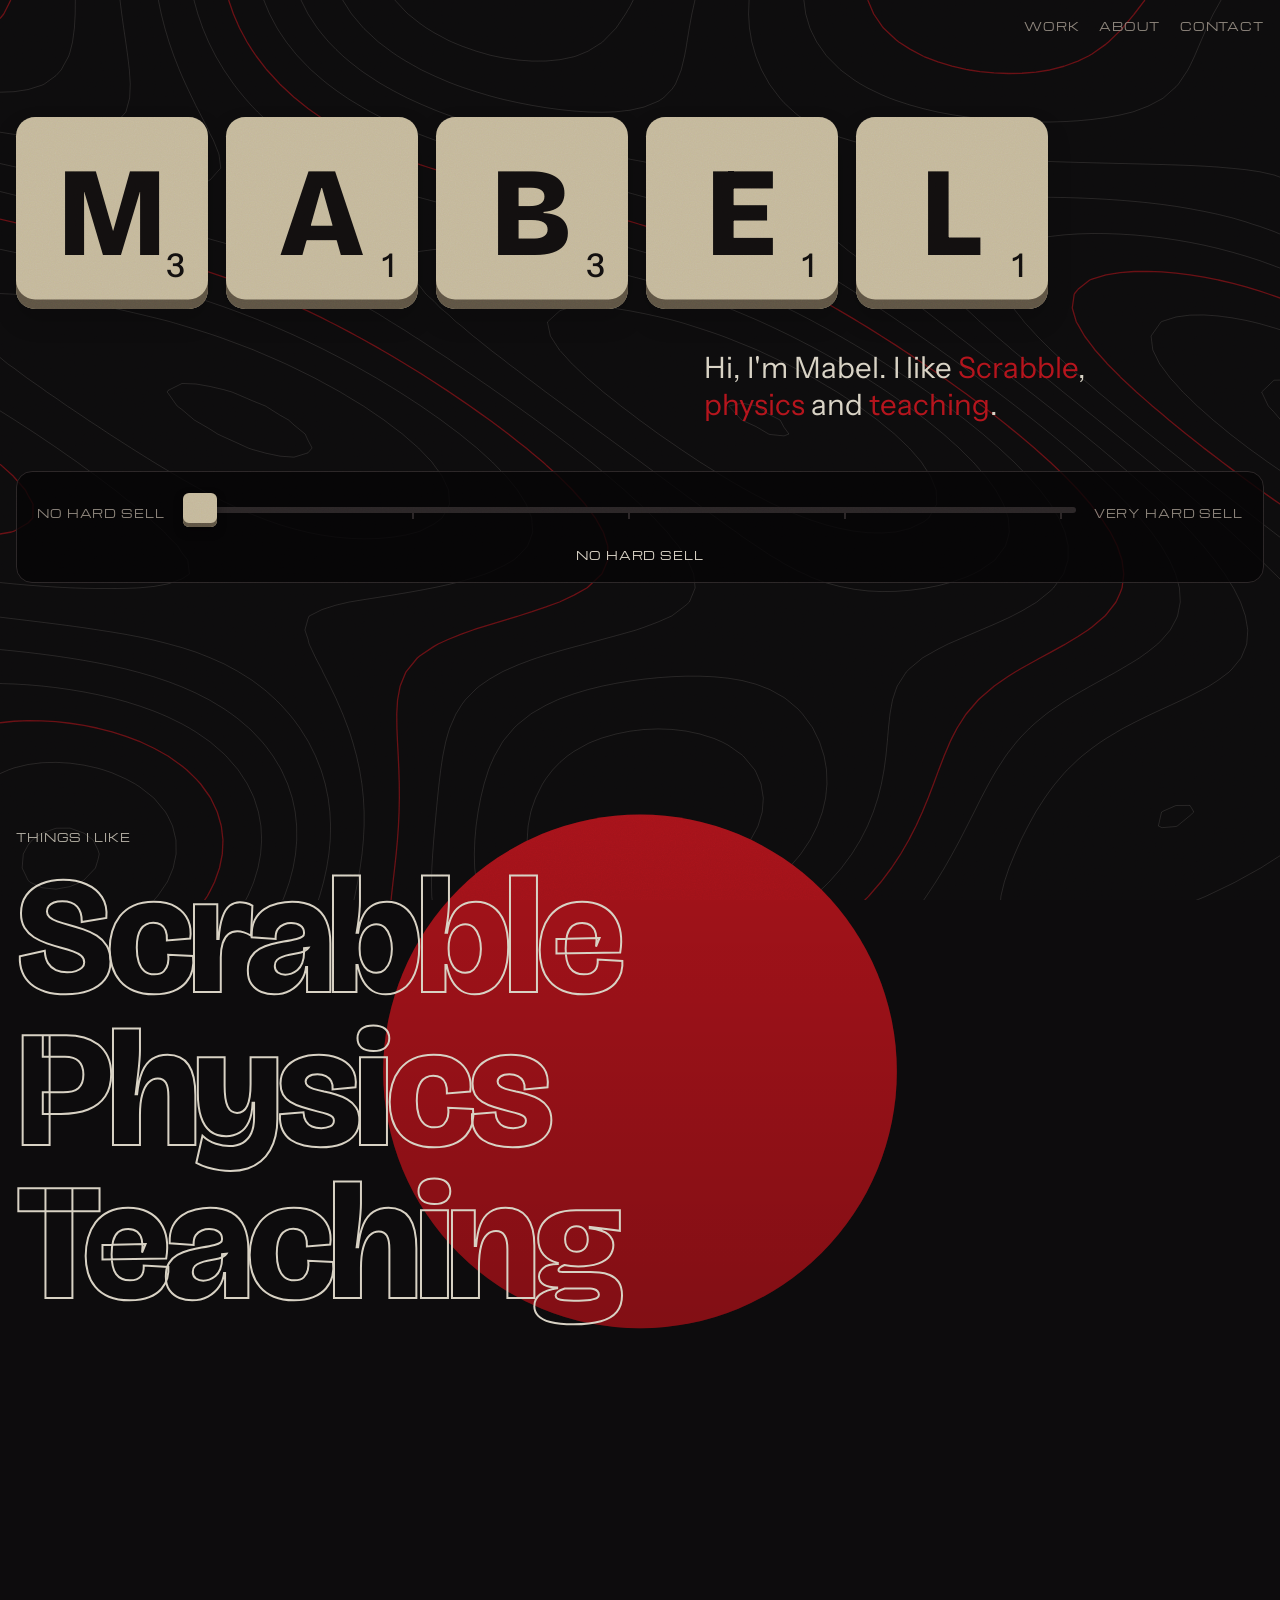
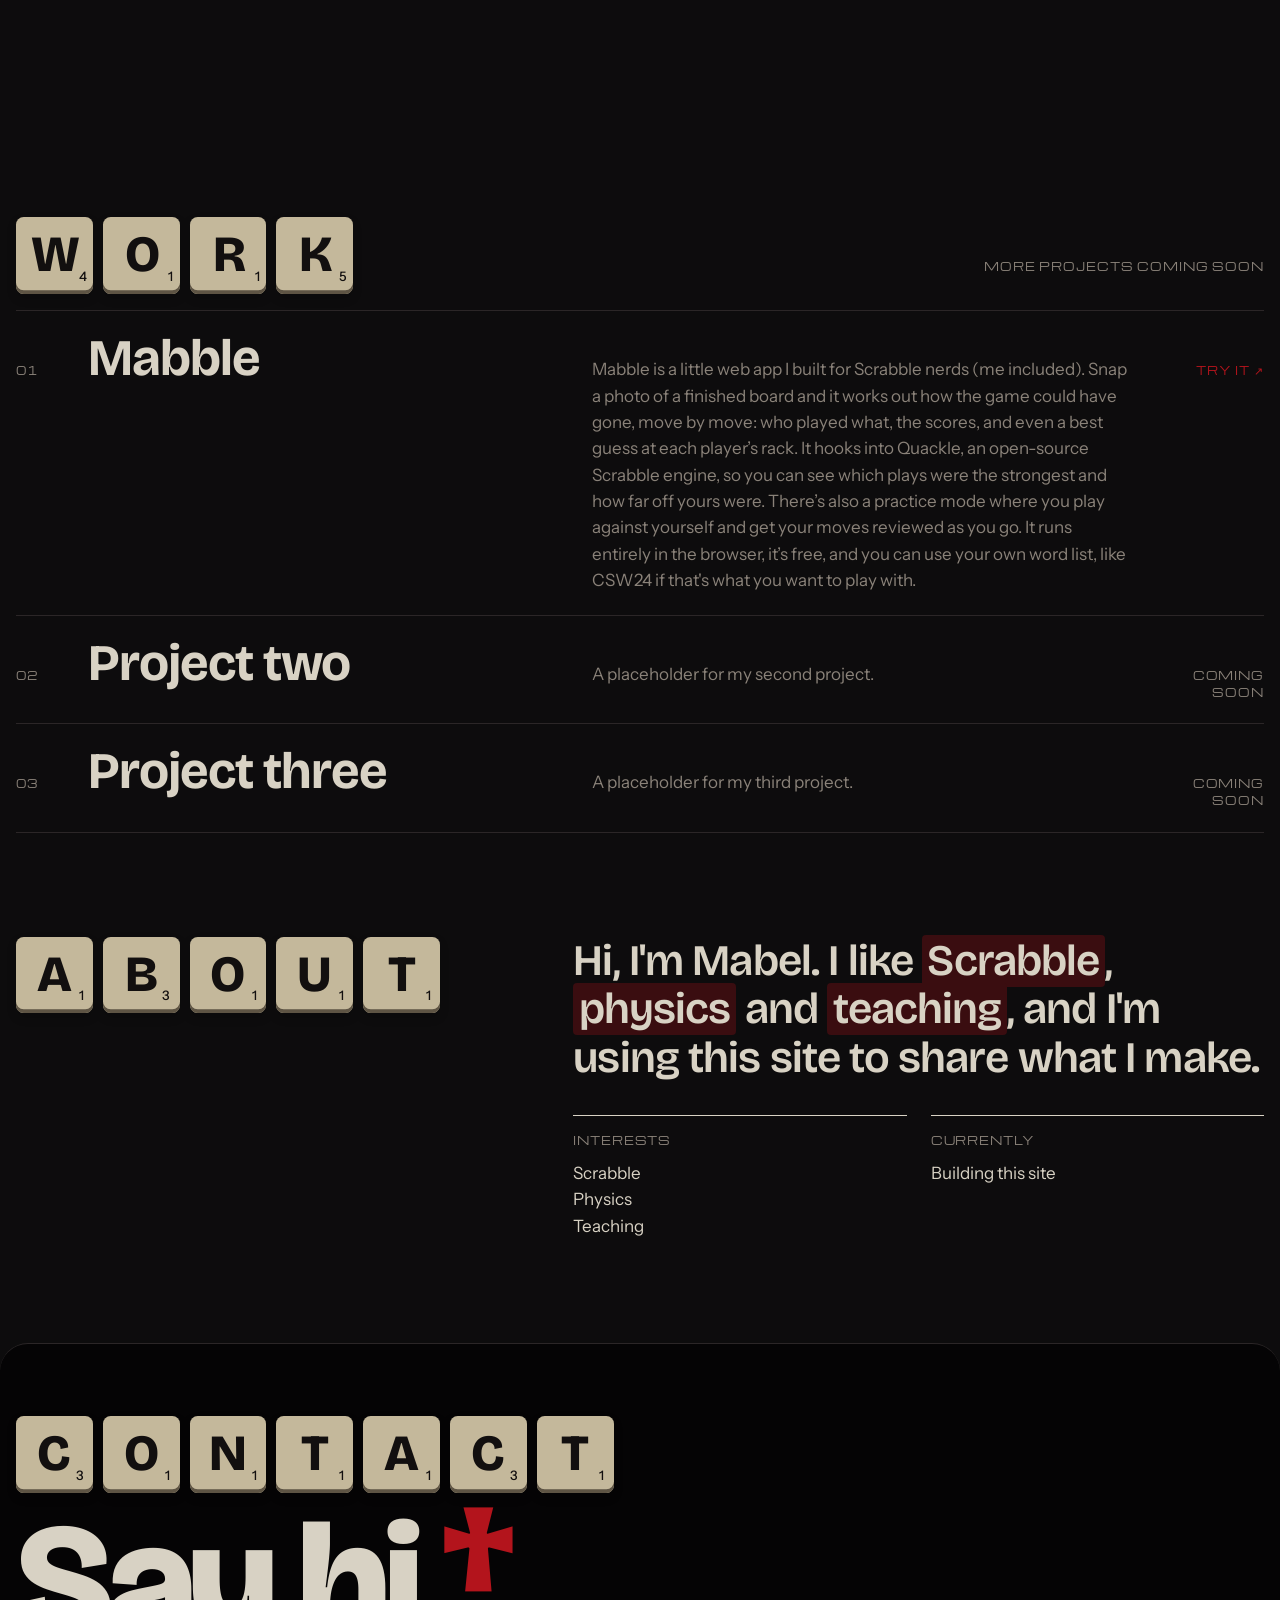
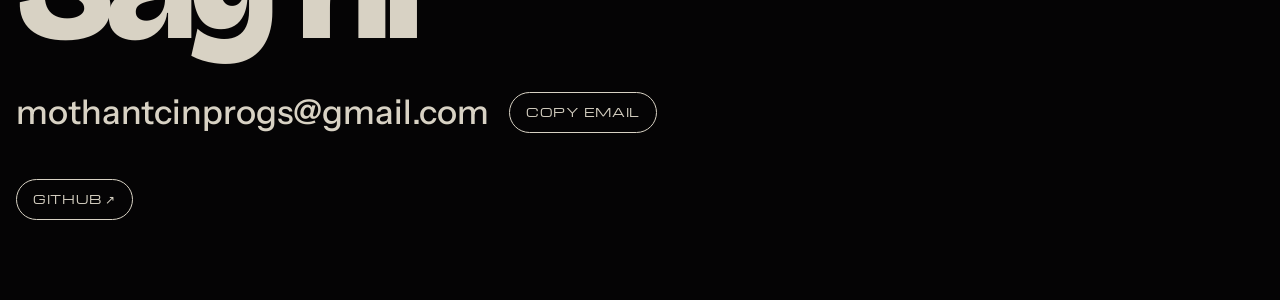
==== index.html @ 780886ad "Add Mabble as the first project Co-Authored-By: Claude Opus 5.5 (1M context) <noreply@anthropic.com>" ====
<!doctype html>
<html lang="en">
<head>
<meta charset="utf-8">
<meta name="viewport" content="width=device-width, initial-scale=1, viewport-fit=cover">
<title>Mabel Portfolio</title>
<meta name="claude:viewport-fit-sides" content="cover">
<meta name="description" content="Mabel's portfolio. I like Scrabble, physics and teaching.">
<link rel="preconnect" href="https://fonts.googleapis.com">
<link rel="preconnect" href="https://fonts.gstatic.com" crossorigin>
<link rel="stylesheet" href="https://fonts.googleapis.com/css2?family=Bricolage+Grotesque:opsz,wght@12..96,500..800&family=Instrument+Sans:wght@400;500&family=Michroma&display=swap">
<link rel="stylesheet" href="style.css">
<script>document.documentElement.classList.add("js");</script>
</head>
<body>

<canvas id="field" aria-hidden="true"></canvas>

<header class="wrap bar">
  <nav class="label" aria-label="Sections">
    <a href="#work">Work</a>
    <a href="#about">About</a>
    <a href="#contact">Contact</a>
  </nav>
</header>

<main>
  <section class="wrap hero">
    <div class="tile-head" data-word="mabel" tabindex="0">
      <h1 class="rack" aria-label="Mabel">
        <span class="tile" aria-hidden="true">M<sub>3</sub></span><span class="tile" aria-hidden="true">A<sub>1</sub></span><span class="tile" aria-hidden="true">B<sub>3</sub></span><span class="tile" aria-hidden="true">E<sub>1</sub></span><span class="tile" aria-hidden="true">L<sub>1</sub></span>
      </h1>
    </div>
    <div class="intro">
      <p id="pitch" aria-live="polite">Hi, I'm Mabel. I like <em>Scrabble</em>, <em>physics</em> and <em>teaching</em>.</p>
    </div>
    <div class="stickers" id="stickers" aria-hidden="true"></div>
    <div class="sell">
      <label class="label" for="sell-level">No hard sell</label>
      <div class="sell-track">
        <input type="range" id="sell-level" min="0" max="4" step="1" value="0" aria-valuetext="No hard sell">
        <div class="sell-ticks" aria-hidden="true"><span></span><span></span><span></span><span></span><span></span></div>
      </div>
      <span class="label sell-max">Very hard sell</span>
      <output class="sell-now label" id="sell-name" for="sell-level">No hard sell</output>
    </div>
  </section>

  <section class="scene" aria-label="Things I like">
    <div class="scene-pin">
      <div class="scene-bg"></div>
      <div class="wrap">
        <span class="label">Things I like</span>
        <ul class="words">
          <li>Scrabble<small>QI = 11 pts</small></li>
          <li>Physics<small>F = ma</small></li>
          <li>Teaching<small>Ask me why</small></li>
        </ul>
      </div>
    </div>
  </section>

  <section class="wrap work" id="work">
    <div class="section-head reveal">
      <div class="tile-head" data-word="work" tabindex="0"><h2 class="tile-word">Work</h2></div>
      <span class="label">More projects coming soon</span>
    </div>
    <ul class="projects reveal">
      <li class="project">
        <div data-mark="M">
          <span class="label">01</span>
          <h3><a href="https://professionalwaterdrinker.github.io/scrabble-recon/" target="_blank" rel="noopener">Mabble</a></h3>
          <p>Mabble is a little web app I built for Scrabble nerds (me included). Snap a photo of a finished board and it works out how the game could have gone, move by move: who played what, the scores, and even a best guess at each player’s rack. It hooks into Quackle, an open-source Scrabble engine, so you can see which plays were the strongest and how far off yours were. There’s also a practice mode where you play against yourself and get your moves reviewed as you go. It runs entirely in the browser, it’s free, and you can use your own word list, like CSW24 if that's what you want to play with.</p>
          <a class="yr label try" href="https://professionalwaterdrinker.github.io/scrabble-recon/" target="_blank" rel="noopener">Try it ↗</a>
        </div>
      </li>
      <li class="project">
        <div data-mark="?">
          <span class="label">02</span>
          <h3>Project two</h3>
          <p>A placeholder for my second project.</p>
          <span class="yr label">Coming soon</span>
        </div>
      </li>
      <li class="project">
        <div data-mark="?">
          <span class="label">03</span>
          <h3>Project three</h3>
          <p>A placeholder for my third project.</p>
          <span class="yr label">Coming soon</span>
        </div>
      </li>
    </ul>
  </section>

  <section class="wrap about" id="about">
    <div class="reveal"><div class="tile-head" data-word="about" tabindex="0"><h2 class="tile-word">About</h2></div></div>
    <div class="reveal">
      <p class="big">Hi, I'm Mabel. I like <mark>Scrabble</mark>, <mark>physics</mark> and <mark>teaching</mark>, and I'm using this site to share what I make.</p>
      <div class="facts">
        <div><span class="label">Interests</span><ul><li>Scrabble</li><li>Physics</li><li>Teaching</li></ul></div>
        <div><span class="label">Currently</span><ul><li>Building this site</li></ul></div>
      </div>
    </div>
  </section>
</main>

<footer class="contact" id="contact">
  <div class="wrap">
    <div class="tile-head" data-word="contact" tabindex="0"><h2 class="tile-word">Contact</h2></div>
    <p class="say">Say hi <span>†</span></p>
    <div class="email-row">
      <span class="email">mothantcinprogs@gmail.com</span>
      <button class="btn" id="copy-email" type="button">Copy email</button>
    </div>
    <div class="links">
      <a class="btn" href="https://github.com/professionalwaterdrinker" target="_blank" rel="noopener">GitHub ↗</a>
      <!-- Add when ready:
      <a class="btn" href="LINKEDIN_URL" target="_blank" rel="noopener">LinkedIn ↗</a>
      <a class="btn" href="INSTAGRAM_URL" target="_blank" rel="noopener">Instagram ↗</a>
      -->
    </div>
  </div>
</footer>

<div class="peek" aria-hidden="true"></div>
<script src="script.js"></script>
</body>
</html>
---- style.css ----
/* Layout: one long poster over a warping grid. Scrabble-tile name, a scroll-driven word scene, a project index, a loud contact block. */
/* Single dark goth look, chosen on purpose: bone text on soot black, oxblood accent, grit on top. */
:root {
  --paper: #0d0c0d;
  --ink: #d8d2c4;
  --blue: #b3141c;
  --blue-soft: #3a0d10;
  --deep: #050405;
  --muted: #8a8279;
  --line: #2b2627;
  --grid: rgba(216, 210, 196, 0.13);
  --tile: #c4b89b;
  --tile-edge: #5e5444;
  --tile-ink: #120f0f;
  --display: "Bricolage Grotesque", "Arial Narrow", Arial, sans-serif;
  --body: "Instrument Sans", system-ui, -apple-system, "Segoe UI", sans-serif;
  --mono: "Eurostile", "Eurostile LT Std", "Eurostile Next", "Michroma", "Arial", sans-serif;
  color-scheme: dark;
}

* { box-sizing: border-box; }
html { overflow-x: clip; }
body {
  margin: 0;
  background: var(--paper);
  color: var(--ink);
  font-family: var(--body);
  font-size: 17px;
  line-height: 1.55;
  overflow-x: hidden;
}
/* Grunge grain over the whole page */
body::after {
  content: ""; position: fixed; inset: 0; z-index: 4; pointer-events: none;
  opacity: .14; mix-blend-mode: overlay;
  background-image: url("data:image/svg+xml,%3Csvg xmlns='http://www.w3.org/2000/svg' width='220' height='220'%3E%3Cfilter id='n'%3E%3CfeTurbulence type='fractalNoise' baseFrequency='.85' numOctaves='3' stitchTiles='stitch'/%3E%3C/filter%3E%3Crect width='100%25' height='100%25' filter='url(%23n)'/%3E%3C/svg%3E");
}
a { color: inherit; }
:focus-visible { outline: 2px solid var(--blue); outline-offset: 3px; }

/* Warping grid behind everything */
#field {
  position: fixed; inset: 0; width: 100%; height: 100%;
  z-index: 0; pointer-events: none;
}
header, main, footer { position: relative; z-index: 1; }

.wrap {
  padding-left: max(16px, env(safe-area-inset-left, 0px));
  padding-right: max(16px, env(safe-area-inset-right, 0px));
  max-width: 1400px;
  margin: 0 auto;
}
.label {
  font-family: var(--mono);
  font-size: 11px;
  letter-spacing: 0.08em;
  text-transform: uppercase;
  color: var(--muted);
}

/* Top bar */
.bar {
  display: flex; justify-content: flex-end; align-items: center; gap: 16px;
  padding-block: 18px; flex-wrap: wrap;
}
.bar nav { display: flex; gap: 20px; flex-wrap: wrap; }
.bar nav a { text-decoration: none; }
.bar nav a:hover { color: var(--blue); }

/* Hero: the name as Scrabble tiles */
.hero { padding-block: 5vw 3vw; position: relative; }
.rack {
  display: flex; gap: clamp(6px, 1.4vw, 20px);
  margin: 0; padding: 0;
  will-change: transform;
}
.tile {
  --size: clamp(58px, 15vw, 210px);
  position: relative;
  width: var(--size); height: var(--size);
  flex: none;
  display: grid; place-items: center;
  background: var(--tile);
  color: var(--tile-ink);
  border-radius: calc(var(--size) * 0.1);
  box-shadow: inset 0 calc(var(--size) * -0.05) 0 var(--tile-edge), 0 calc(var(--size) * 0.06) calc(var(--size) * 0.12) rgba(0,0,0,.18);
  font-family: var(--display); font-weight: 800;
  font-size: calc(var(--size) * 0.66); line-height: 1;
  cursor: grab; touch-action: none; user-select: none;
  animation: drop 0.9s cubic-bezier(.3,1.5,.5,1) backwards;
}
.tile sub {
  position: absolute; right: 12%; bottom: 14%;
  font-family: var(--body); font-weight: 500;
  font-size: calc(var(--size) * 0.17); line-height: 1;
}
.tile.dragging { cursor: grabbing; z-index: 3; }
.tile:nth-child(2) { animation-delay: .07s; }
.tile:nth-child(3) { animation-delay: .14s; }
.tile:nth-child(4) { animation-delay: .21s; }
.tile:nth-child(5) { animation-delay: .28s; }
@keyframes drop { from { transform: translateY(-40%) rotate(-10deg); } to { transform: none; } }


.intro {
  position: relative; z-index: 3;
  display: flex;
  justify-content: flex-end;
  margin-top: 40px;
}
.intro p { margin: 0; max-width: 560px; font-size: clamp(20px, 2.3vw, 30px); line-height: 1.25; text-wrap: balance; }
.intro p em { font-style: normal; color: var(--blue); }
.status { display: flex; align-items: center; gap: 10px; }
.dot { width: 9px; height: 9px; border-radius: 50%; background: var(--blue); animation: pulse 2s infinite; }
@keyframes pulse { 50% { opacity: .25; } }

/* Scroll scene: three interests take over the screen one at a time */
.scene { height: 300vh; position: relative; }
.scene-pin {
  position: sticky; top: 0;
  height: 100vh; height: 100svh;
  display: flex; flex-direction: column; justify-content: center;
  overflow: hidden;
}
.scene-bg {
  position: absolute; inset: 0;
  background: var(--blue);
  clip-path: circle(var(--r, 0%) at 50% 50%);
}
.scene .wrap { position: relative; width: 100%; }
.scene .label { color: var(--ink); opacity: .8; }
.words { list-style: none; margin: 12px 0 0; padding: 0; }
.words li {
  font-family: var(--display); font-weight: 800;
  font-size: clamp(54px, 13vw, 200px); line-height: 0.92; letter-spacing: -0.045em;
  color: transparent;
  -webkit-text-stroke: 2px var(--ink);
  transition: color .35s ease, transform .5s cubic-bezier(.3,1.6,.5,1);
  transform-origin: left center;
}
.words li.on { color: var(--ink); transform: translateX(3vw) skewX(-6deg); }
.words li small {
  font-family: var(--mono); font-weight: 400; font-size: 13px; letter-spacing: .02em;
  -webkit-text-stroke: 0; color: var(--ink); vertical-align: top; margin-left: 8px;
  opacity: 0; transition: opacity .3s;
}
.words li.on small { opacity: .85; }

/* Scroll reveal. Content is visible without JS; with JS it slides up into place. */
.js .reveal { transform: translateY(70px) rotate(1.5deg); transition: transform 0.9s cubic-bezier(.2,.9,.2,1); }
.js .reveal.in { transform: none; }

/* Work */
.section-head {
  display: flex; justify-content: space-between; align-items: baseline; gap: 16px;
  flex-wrap: wrap; margin-bottom: 8px;
}
.section-head h2 {
  font-family: var(--display); font-weight: 800; letter-spacing: -0.03em;
  font-size: clamp(44px, 8vw, 110px); line-height: 0.9; margin: 0;
}
.work { padding-block: 96px 40px; }
.projects { list-style: none; margin: 0; padding: 0; border-top: 1px solid var(--line); }
.project > div {
  display: grid;
  grid-template-columns: 56px minmax(0, 1fr) minmax(0, 1.1fr) 120px;
  gap: 16px; align-items: baseline;
  padding-block: 22px;
  border-bottom: 1px solid var(--line);
  transition: padding 0.3s ease, color 0.2s;
}
.project h3 {
  font-family: var(--display); font-weight: 700;
  font-size: clamp(28px, 4vw, 52px); line-height: 1; letter-spacing: -0.02em; margin: 0;
}
.project p { margin: 0; color: var(--muted); }
.project .yr { text-align: right; }
.project h3 a { text-decoration: none; }
.project h3 a:hover { text-decoration: underline; text-decoration-thickness: 2px; text-underline-offset: 6px; }
.project .try { color: var(--blue); text-decoration: none; justify-self: end; }
.project .try:hover { color: var(--ink); }
.project > div:hover { padding-left: 18px; color: var(--blue); }

.peek {
  position: fixed; left: 0; top: 0; z-index: 5;
  width: 220px; aspect-ratio: 1; max-width: 50vw;
  border-radius: 18px;
  pointer-events: none;
  opacity: 0; transform: translate(-50%, -50%) scale(0.6) rotate(-6deg);
  transition: opacity 0.2s, transform 0.35s cubic-bezier(.3,1.6,.5,1);
  display: grid; place-items: center;
  font-family: var(--display); font-weight: 800; font-size: 120px;
  background: var(--tile); color: var(--tile-ink);
  box-shadow: inset 0 -10px 0 var(--tile-edge), 0 20px 40px rgba(0,0,0,.25);
}
.peek.on { opacity: 1; transform: translate(-50%, -50%) scale(1) rotate(-4deg); }

/* About */
.about {
  display: grid; grid-template-columns: minmax(0, 1fr) minmax(0, 1.4fr);
  gap: 32px 64px; padding-block: 64px;
}
.about .big {
  font-family: var(--display); font-weight: 600;
  font-size: clamp(26px, 3.4vw, 44px); line-height: 1.12; letter-spacing: -0.02em;
  margin: 0; text-wrap: balance;
}
.about .big mark { background: var(--blue-soft); color: inherit; padding: 0 .12em; border-radius: 4px; }
.facts { display: grid; grid-template-columns: repeat(auto-fit, minmax(180px, 1fr)); gap: 24px; margin-top: 32px; }
.facts div { border-top: 1px solid var(--ink); padding-top: 10px; }
.facts ul { list-style: none; padding: 0; margin: 8px 0 0; }

/* Contact */
.contact {
  background: var(--deep); color: var(--ink);
  border-top: 1px solid var(--line);
  padding-block: 72px 80px; margin-top: 40px;
  border-radius: 28px 28px 0 0;
}
.contact .label { color: inherit; opacity: .6; }
.say {
  font-family: var(--display); font-weight: 800;
  font-size: clamp(56px, 13vw, 210px); line-height: 0.85; letter-spacing: -0.045em;
  margin: 12px 0 32px;
}
.say span { color: var(--blue); display: inline-block; animation: wave 2.4s ease-in-out infinite; transform-origin: 70% 80%; }
@keyframes wave { 0%, 60%, 100% { transform: rotate(0); } 10%, 30% { transform: rotate(14deg); } 20%, 40% { transform: rotate(-8deg); } }
.email-row { display: flex; flex-wrap: wrap; gap: 12px 20px; align-items: center; }
.email { font-size: clamp(20px, 3vw, 34px); font-weight: 500; user-select: all; overflow-wrap: anywhere; }
.btn {
  font: inherit; font-family: var(--mono); font-size: 12px; letter-spacing: .06em; text-transform: uppercase;
  border: 1px solid currentColor; background: none; color: inherit; text-decoration: none;
  padding: 10px 16px; border-radius: 999px; cursor: pointer;
  transition: background .2s, color .2s;
}
.btn:hover { background: var(--ink); color: var(--paper); }
.links { display: flex; flex-wrap: wrap; gap: 12px; margin-top: 40px; }

/* Section headers as small tile racks, with an anagram card on hover */
.tile-head { position: relative; display: inline-block; outline-offset: 8px; cursor: help; }
.tile-word { display: flex; flex-wrap: wrap; gap: clamp(4px, 0.8vw, 10px); margin: 0; }
.tile-word .tile { --size: clamp(40px, 6vw, 92px); cursor: help; }
.section-head .tile-head { margin-bottom: 8px; }
.contact .tile-head { margin-bottom: 8px; }
.anagrams {
  position: absolute; left: 0; top: calc(100% + 12px); z-index: 6;
  width: max-content; max-width: min(340px, calc(100vw - 32px));
  background: var(--deep); color: var(--ink);
  border: 1px solid var(--line); border-radius: 12px;
  padding: 14px 16px;
  box-shadow: 0 18px 40px rgba(0,0,0,.5);
  opacity: 0; visibility: hidden; transform: translateY(-6px) rotate(-1deg);
  transition: opacity .2s, transform .3s cubic-bezier(.3,1.6,.5,1), visibility .2s;
  cursor: default;
}
.tile-head:hover .anagrams, .tile-head:focus-within .anagrams { opacity: 1; visibility: visible; transform: none; }
.anagrams .label { display: block; margin-bottom: 8px; }
.anagrams ol { list-style: none; margin: 0; padding: 0; display: grid; gap: 4px; }
.anagrams li { display: flex; justify-content: space-between; align-items: baseline; gap: 24px; }
.anagrams li b { font-family: var(--display); font-weight: 700; font-size: 22px; letter-spacing: .04em; }
.anagrams li.full b { color: var(--blue); }
.anagrams li span { font-family: var(--mono); font-size: 12px; color: var(--muted); font-variant-numeric: tabular-nums; }
.anagrams p { margin: 10px 0 0; font-size: 13px; color: var(--muted); }

/* Hard-sell slider (idea borrowed from getcoleman.com) */
.sell {
  display: grid; grid-template-columns: auto minmax(0, 1fr) auto;
  align-items: center; gap: 10px 18px;
  margin-top: 48px; padding: 18px 20px;
  border: 1px solid var(--line); border-radius: 16px;
  background: color-mix(in srgb, var(--deep) 80%, transparent);
  position: relative; z-index: 3;
}
.sell-now { grid-column: 1 / -1; text-align: center; color: var(--ink); }
.sell-track { position: relative; }
.sell-ticks { position: absolute; inset: 50% 14px auto; display: flex; justify-content: space-between; pointer-events: none; transform: translateY(-50%); }
.sell-ticks span { width: 2px; height: 12px; background: var(--line); }
#sell-level {
  -webkit-appearance: none; appearance: none; width: 100%; height: 40px; background: transparent; cursor: pointer; margin: 0;
  position: relative; z-index: 1;
}
#sell-level::-webkit-slider-runnable-track {
  height: 6px; border-radius: 3px;
  background: linear-gradient(90deg, var(--blue) var(--fill, 0%), var(--line) var(--fill, 0%));
}
#sell-level::-moz-range-track { height: 6px; border-radius: 3px; background: var(--line); }
#sell-level::-moz-range-progress { height: 6px; border-radius: 3px; background: var(--blue); }
#sell-level::-webkit-slider-thumb {
  -webkit-appearance: none; width: 34px; height: 34px; margin-top: -14px;
  border-radius: 6px; background: var(--tile); border: none;
  box-shadow: inset 0 -4px 0 var(--tile-edge), 0 4px 10px rgba(0,0,0,.4);
}
#sell-level::-moz-range-thumb {
  width: 34px; height: 34px; border-radius: 6px; background: var(--tile); border: none;
  box-shadow: inset 0 -4px 0 var(--tile-edge), 0 4px 10px rgba(0,0,0,.4);
}
#sell-level:focus-visible { outline: 2px solid var(--blue); outline-offset: 4px; border-radius: 8px; }

.stickers { position: absolute; inset: 0; pointer-events: none; z-index: 2; }
.sticker {
  position: absolute; display: grid; place-items: center; text-align: center;
  font-family: var(--display); font-weight: 800; line-height: 1; letter-spacing: -0.01em;
  padding: 14px 18px; max-width: 220px;
  background: var(--blue); color: var(--ink);
  border-radius: 999px;
  box-shadow: 0 10px 24px rgba(0,0,0,.45);
  transform: rotate(var(--rot, -8deg));
  animation: stick .55s cubic-bezier(.3,1.7,.5,1) backwards;
}
.sticker.tile-style { background: var(--tile); color: var(--tile-ink); border-radius: 10px; box-shadow: inset 0 -5px 0 var(--tile-edge), 0 10px 24px rgba(0,0,0,.45); }
.sticker.burst {
  width: 150px; height: 150px; padding: 26px; border-radius: 0;
  clip-path: polygon(50% 0, 61% 18%, 82% 8%, 80% 30%, 100% 36%, 86% 52%, 100% 68%, 79% 72%, 82% 94%, 61% 84%, 50% 100%, 39% 84%, 18% 94%, 21% 72%, 0 68%, 14% 52%, 0 36%, 20% 30%, 18% 8%, 39% 18%);
  box-shadow: none; animation: stick .55s cubic-bezier(.3,1.7,.5,1) backwards, throb 1s ease-in-out infinite .6s;
}
@keyframes stick { from { transform: scale(0) rotate(40deg); } }
@keyframes throb { 50% { transform: rotate(var(--rot, -8deg)) scale(1.08); } }
.hero.max .tile-head { animation: shake .35s linear infinite; }
@keyframes shake { 25% { transform: translate(2px, -2px) rotate(.4deg); } 50% { transform: translate(-2px, 1px); } 75% { transform: translate(1px, 2px) rotate(-.4deg); } }

@media (max-width: 720px) {
  .sell { grid-template-columns: 1fr 1fr; }
  .sell-track { grid-column: 1 / -1; grid-row: 2; }
  .sell-max { text-align: right; }
  .sticker { font-size: 14px !important; max-width: 150px; }
  .sticker.burst { width: 110px; height: 110px; padding: 18px; }
}

/* Darken the red band toward the bottom */
.scene-bg { background-image: linear-gradient(transparent, rgba(0,0,0,.35)); background-color: var(--blue); }

@media (max-width: 720px) {
  .about { grid-template-columns: 1fr; }
  .project > div { grid-template-columns: 36px minmax(0, 1fr) 90px; }
  .project p { grid-column: 2 / 4; grid-row: 2; }
  .peek { display: none; }
  .words li { -webkit-text-stroke-width: 1.5px; }
}

@media (prefers-reduced-motion: reduce) {
  *, *::before, *::after { animation: none !important; transition: none !important; }
  .js .reveal { transform: none; }
}
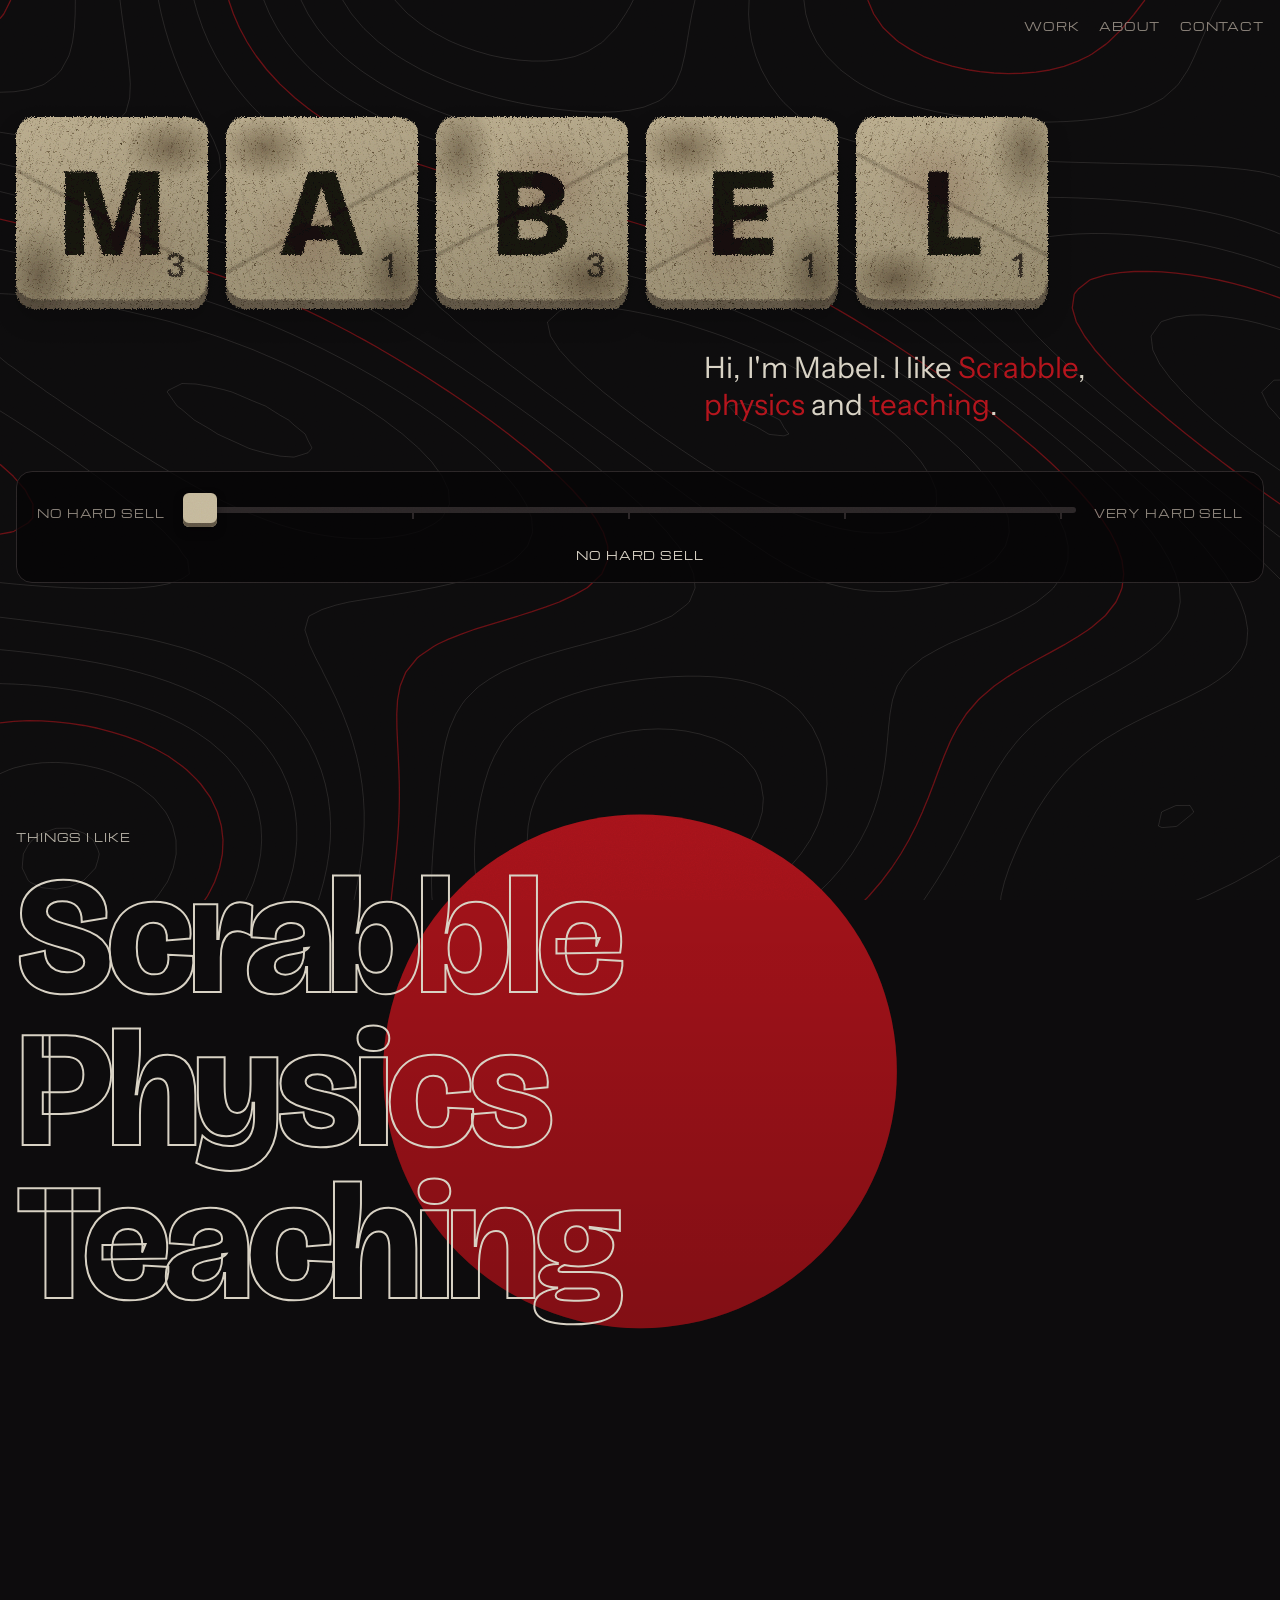
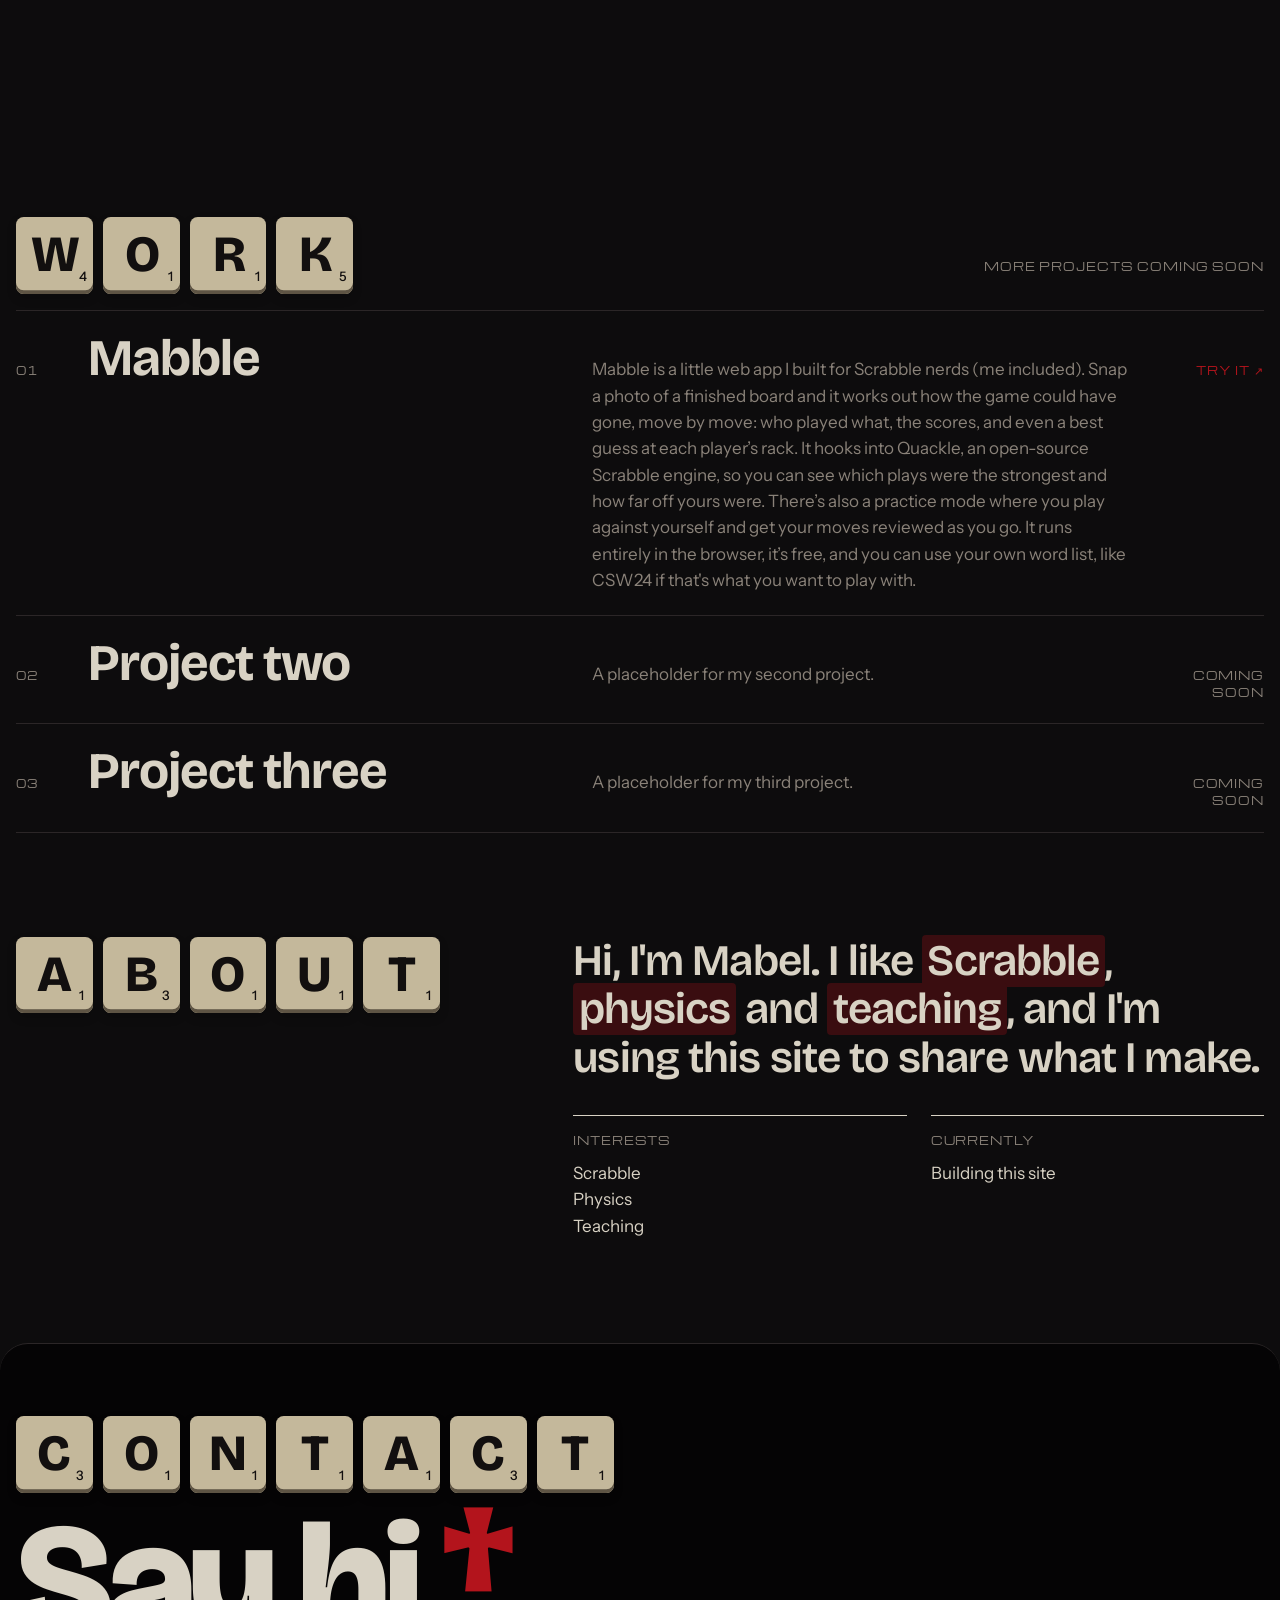
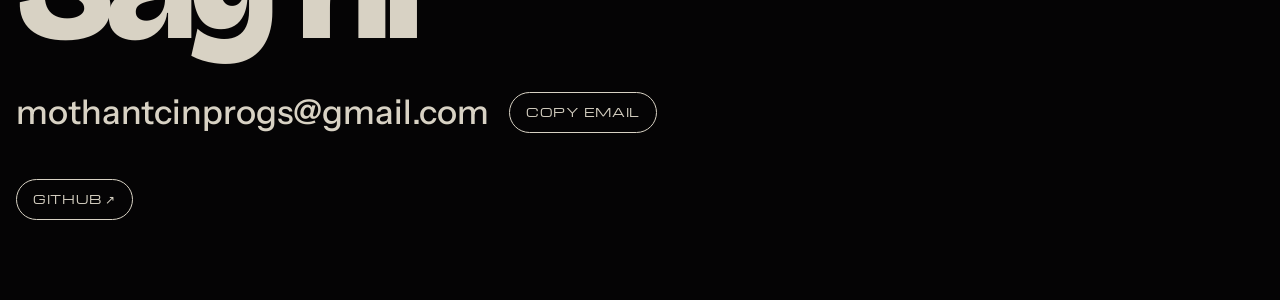
==== commit 22ac1974: "Make the hero tiles grungier Co-Authored-By: Claude Opus 5.5 (1M context) <noreply@anthropic.com> Cl" ====
--- a/index.html
+++ b/index.html
@@ -15,6 +15,12 @@
 <body>
 
 <canvas id="field" aria-hidden="true"></canvas>
+<svg class="defs" width="0" height="0" aria-hidden="true" focusable="false">
+  <filter id="grit" x="-5%" y="-5%" width="110%" height="110%">
+    <feTurbulence type="fractalNoise" baseFrequency="0.85" numOctaves="2" seed="7" result="n"/>
+    <feDisplacementMap in="SourceGraphic" in2="n" scale="5" xChannelSelector="R" yChannelSelector="G"/>
+  </filter>
+</svg>
 
 <header class="wrap bar">
   <nav class="label" aria-label="Sections">
--- a/style.css
+++ b/style.css
@@ -184,17 +184,17 @@
 
 .peek {
   position: fixed; left: 0; top: 0; z-index: 5;
-  width: 220px; aspect-ratio: 1; max-width: 50vw;
-  border-radius: 18px;
+  width: 26px; aspect-ratio: 1;
+  border-radius: 4px;
   pointer-events: none;
-  opacity: 0; transform: translate(-50%, -50%) scale(0.6) rotate(-6deg);
-  transition: opacity 0.2s, transform 0.35s cubic-bezier(.3,1.6,.5,1);
+  opacity: 0; transform: translate(10px, 10px) scale(0.6) rotate(-6deg);
+  transition: opacity 0.2s, transform 0.3s cubic-bezier(.3,1.6,.5,1);
   display: grid; place-items: center;
-  font-family: var(--display); font-weight: 800; font-size: 120px;
+  font-family: var(--display); font-weight: 800; font-size: 16px; line-height: 1;
   background: var(--tile); color: var(--tile-ink);
-  box-shadow: inset 0 -10px 0 var(--tile-edge), 0 20px 40px rgba(0,0,0,.25);
-}
-.peek.on { opacity: 1; transform: translate(-50%, -50%) scale(1) rotate(-4deg); }
+  box-shadow: inset 0 -2px 0 var(--tile-edge), 0 3px 8px rgba(0,0,0,.35);
+}
+.peek.on { opacity: 1; transform: translate(10px, 10px) scale(1) rotate(-4deg); }
 
 /* About */
 .about {
@@ -236,6 +236,32 @@
 }
 .btn:hover { background: var(--ink); color: var(--paper); }
 .links { display: flex; flex-wrap: wrap; gap: 12px; margin-top: 40px; }
+
+/* Grungy hero tiles: dirtier wood, stains, scratches, grit and chipped edges */
+.defs { position: absolute; width: 0; height: 0; overflow: hidden; }
+.rack .tile {
+  background-color: #b5a684;
+  background-image: linear-gradient(165deg, rgba(255,255,255,.07), rgba(0,0,0,.22));
+  color: #17130f;
+  border-radius: 9% 12% 8% 11% / 11% 8% 12% 9%;
+  filter: url(#grit);
+  overflow: hidden;
+}
+.rack .tile::before {
+  content: ""; position: absolute; inset: 0; border-radius: inherit; pointer-events: none;
+  background-image:
+    url("data:image/svg+xml,%3Csvg xmlns='http://www.w3.org/2000/svg' width='160' height='160'%3E%3Cfilter id='s'%3E%3CfeTurbulence type='fractalNoise' baseFrequency='1.1' numOctaves='2' seed='4'/%3E%3CfeColorMatrix values='0 0 0 0 0.12 0 0 0 0 0.08 0 0 0 0 0.04 3.2 0 0 0 -1.95'/%3E%3C/filter%3E%3Crect width='100%25' height='100%25' filter='url(%23s)'/%3E%3C/svg%3E"),
+    radial-gradient(ellipse 34% 24% at 80% 16%, rgba(55,35,15,.42), transparent 72%),
+    radial-gradient(ellipse 26% 38% at 12% 82%, rgba(40,25,10,.38), transparent 72%),
+    radial-gradient(circle at 58% 64%, rgba(110,30,25,.16), transparent 34%),
+    repeating-linear-gradient(112deg, transparent 0 11px, rgba(35,22,10,.09) 11px 12px),
+    linear-gradient(28deg, transparent 46%, rgba(30,20,10,.25) 47%, transparent 48.5%);
+  mix-blend-mode: multiply;
+}
+.rack .tile:nth-child(2n)::before { transform: scaleX(-1); }
+.rack .tile:nth-child(3n)::before { transform: scaleY(-1); }
+.rack .tile:nth-child(5)::before { transform: rotate(180deg); }
+.rack .tile sub { opacity: .8; }
 
 /* Section headers as small tile racks, with an anagram card on hover */
 .tile-head { position: relative; display: inline-block; outline-offset: 8px; cursor: help; }
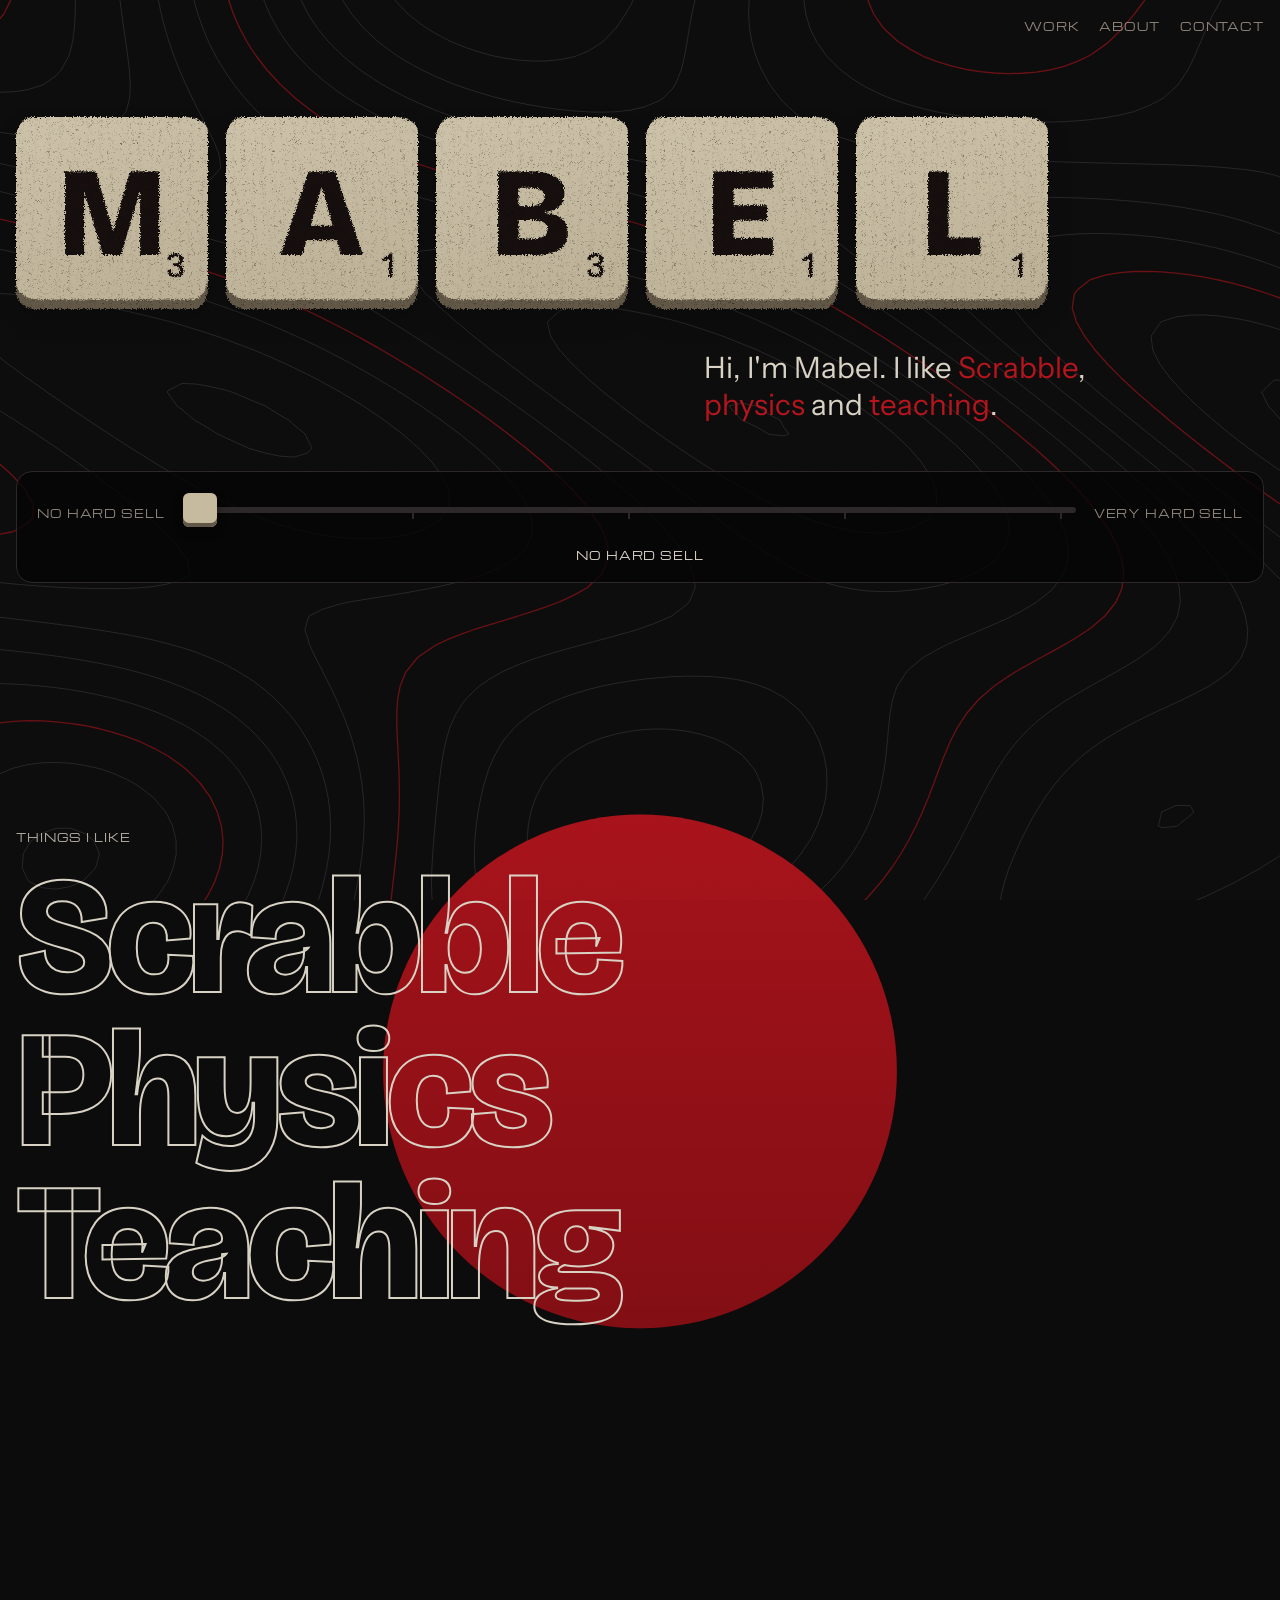
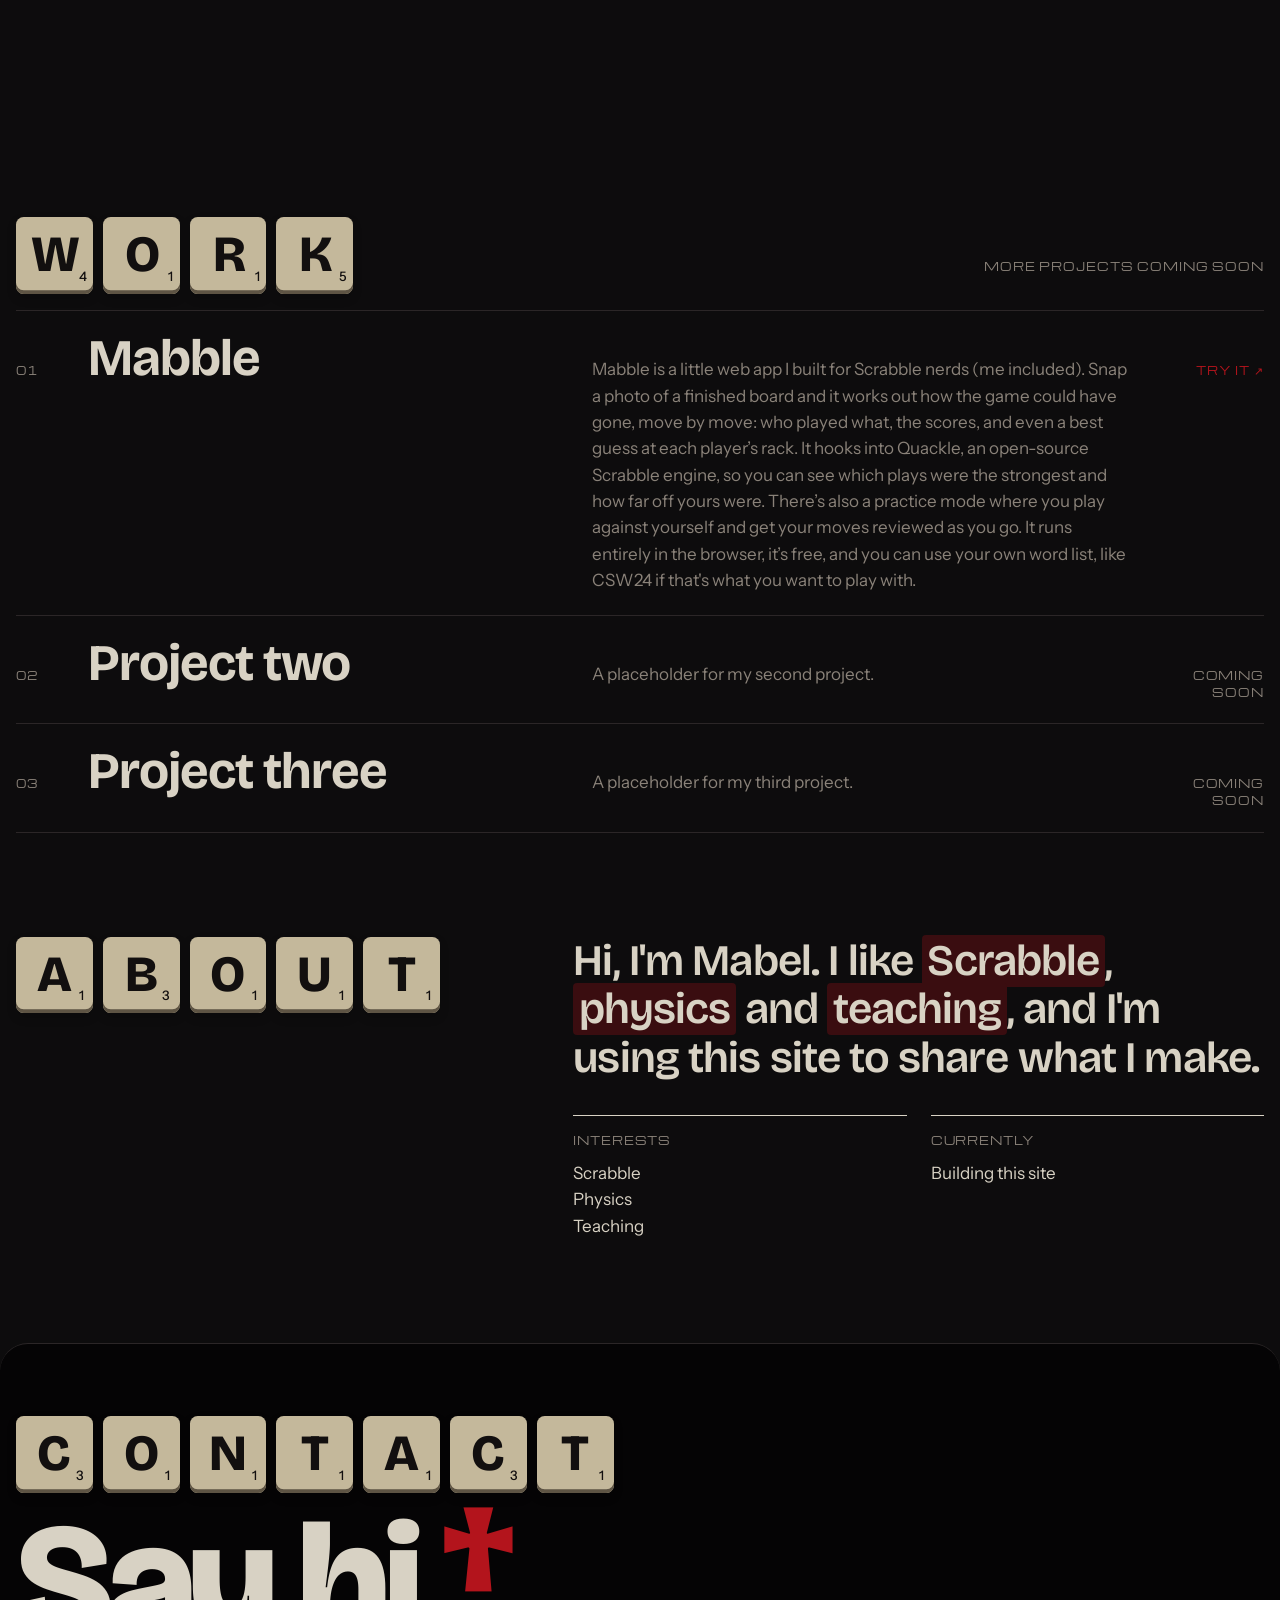
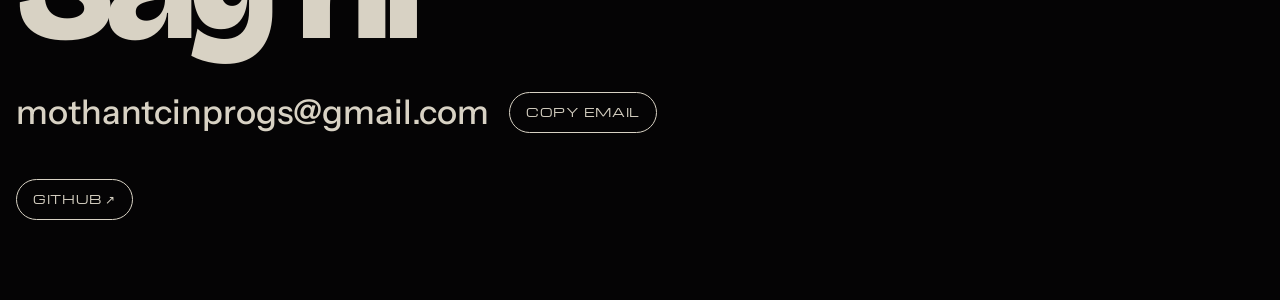
==== commit d44cda39: "Make the hard-sell slider glide smoothly Co-Authored-By: Claude Opus 5.5 (1M context) <noreply@anthr" ====
--- a/index.html
+++ b/index.html
@@ -44,7 +44,7 @@
     <div class="sell">
       <label class="label" for="sell-level">No hard sell</label>
       <div class="sell-track">
-        <input type="range" id="sell-level" min="0" max="4" step="1" value="0" aria-valuetext="No hard sell">
+        <input type="range" id="sell-level" min="0" max="4" step="0.001" value="0" aria-valuetext="No hard sell">
         <div class="sell-ticks" aria-hidden="true"><span></span><span></span><span></span><span></span><span></span></div>
       </div>
       <span class="label sell-max">Very hard sell</span>
--- a/style.css
+++ b/style.css
@@ -237,12 +237,10 @@
 .btn:hover { background: var(--ink); color: var(--paper); }
 .links { display: flex; flex-wrap: wrap; gap: 12px; margin-top: 40px; }
 
-/* Grungy hero tiles: dirtier wood, stains, scratches, grit and chipped edges */
+/* Hero tiles: clean tiles with a gritty grain and slightly chipped edges; each tile's grain differs */
 .defs { position: absolute; width: 0; height: 0; overflow: hidden; }
 .rack .tile {
-  background-color: #b5a684;
-  background-image: linear-gradient(165deg, rgba(255,255,255,.07), rgba(0,0,0,.22));
-  color: #17130f;
+  background-image: linear-gradient(165deg, rgba(255,255,255,.12), rgba(0,0,0,.06));
   border-radius: 9% 12% 8% 11% / 11% 8% 12% 9%;
   filter: url(#grit);
   overflow: hidden;
@@ -251,17 +249,18 @@
   content: ""; position: absolute; inset: 0; border-radius: inherit; pointer-events: none;
   background-image:
     url("data:image/svg+xml,%3Csvg xmlns='http://www.w3.org/2000/svg' width='160' height='160'%3E%3Cfilter id='s'%3E%3CfeTurbulence type='fractalNoise' baseFrequency='1.1' numOctaves='2' seed='4'/%3E%3CfeColorMatrix values='0 0 0 0 0.12 0 0 0 0 0.08 0 0 0 0 0.04 3.2 0 0 0 -1.95'/%3E%3C/filter%3E%3Crect width='100%25' height='100%25' filter='url(%23s)'/%3E%3C/svg%3E"),
-    radial-gradient(ellipse 34% 24% at 80% 16%, rgba(55,35,15,.42), transparent 72%),
-    radial-gradient(ellipse 26% 38% at 12% 82%, rgba(40,25,10,.38), transparent 72%),
-    radial-gradient(circle at 58% 64%, rgba(110,30,25,.16), transparent 34%),
-    repeating-linear-gradient(112deg, transparent 0 11px, rgba(35,22,10,.09) 11px 12px),
-    linear-gradient(28deg, transparent 46%, rgba(30,20,10,.25) 47%, transparent 48.5%);
+    repeating-linear-gradient(var(--grain, 96deg), transparent 0 7px, rgba(120,90,50,.07) 7px 8px, transparent 8px 13px);
   mix-blend-mode: multiply;
-}
+  opacity: .75;
+}
+.rack .tile:nth-child(1) { --grain: 92deg; }
+.rack .tile:nth-child(2) { --grain: 98deg; }
+.rack .tile:nth-child(3) { --grain: 86deg; }
+.rack .tile:nth-child(4) { --grain: 101deg; }
+.rack .tile:nth-child(5) { --grain: 89deg; }
 .rack .tile:nth-child(2n)::before { transform: scaleX(-1); }
 .rack .tile:nth-child(3n)::before { transform: scaleY(-1); }
 .rack .tile:nth-child(5)::before { transform: rotate(180deg); }
-.rack .tile sub { opacity: .8; }
 
 /* Section headers as small tile racks, with an anagram card on hover */
 .tile-head { position: relative; display: inline-block; outline-offset: 8px; cursor: help; }
@@ -271,23 +270,23 @@
 .contact .tile-head { margin-bottom: 8px; }
 .anagrams {
   position: absolute; left: 0; top: calc(100% + 12px); z-index: 6;
-  width: max-content; max-width: min(340px, calc(100vw - 32px));
+  width: max-content; max-width: min(270px, calc(100vw - 32px));
   background: var(--deep); color: var(--ink);
-  border: 1px solid var(--line); border-radius: 12px;
-  padding: 14px 16px;
+  border: 1px solid var(--line); border-radius: 10px;
+  padding: 10px 12px;
   box-shadow: 0 18px 40px rgba(0,0,0,.5);
   opacity: 0; visibility: hidden; transform: translateY(-6px) rotate(-1deg);
   transition: opacity .2s, transform .3s cubic-bezier(.3,1.6,.5,1), visibility .2s;
   cursor: default;
 }
 .tile-head:hover .anagrams, .tile-head:focus-within .anagrams { opacity: 1; visibility: visible; transform: none; }
-.anagrams .label { display: block; margin-bottom: 8px; }
-.anagrams ol { list-style: none; margin: 0; padding: 0; display: grid; gap: 4px; }
-.anagrams li { display: flex; justify-content: space-between; align-items: baseline; gap: 24px; }
-.anagrams li b { font-family: var(--display); font-weight: 700; font-size: 22px; letter-spacing: .04em; }
+.anagrams .label { display: block; margin-bottom: 6px; font-size: 9.5px; }
+.anagrams ol { list-style: none; margin: 0; padding: 0; display: grid; gap: 2px; }
+.anagrams li { display: flex; justify-content: space-between; align-items: baseline; gap: 18px; }
+.anagrams li b { font-family: var(--display); font-weight: 700; font-size: 17px; letter-spacing: .04em; }
 .anagrams li.full b { color: var(--blue); }
-.anagrams li span { font-family: var(--mono); font-size: 12px; color: var(--muted); font-variant-numeric: tabular-nums; }
-.anagrams p { margin: 10px 0 0; font-size: 13px; color: var(--muted); }
+.anagrams li span { font-family: var(--mono); font-size: 10px; color: var(--muted); font-variant-numeric: tabular-nums; }
+.anagrams p { margin: 8px 0 0; font-size: 11.5px; color: var(--muted); }
 
 /* Hard-sell slider (idea borrowed from getcoleman.com) */
 .sell {
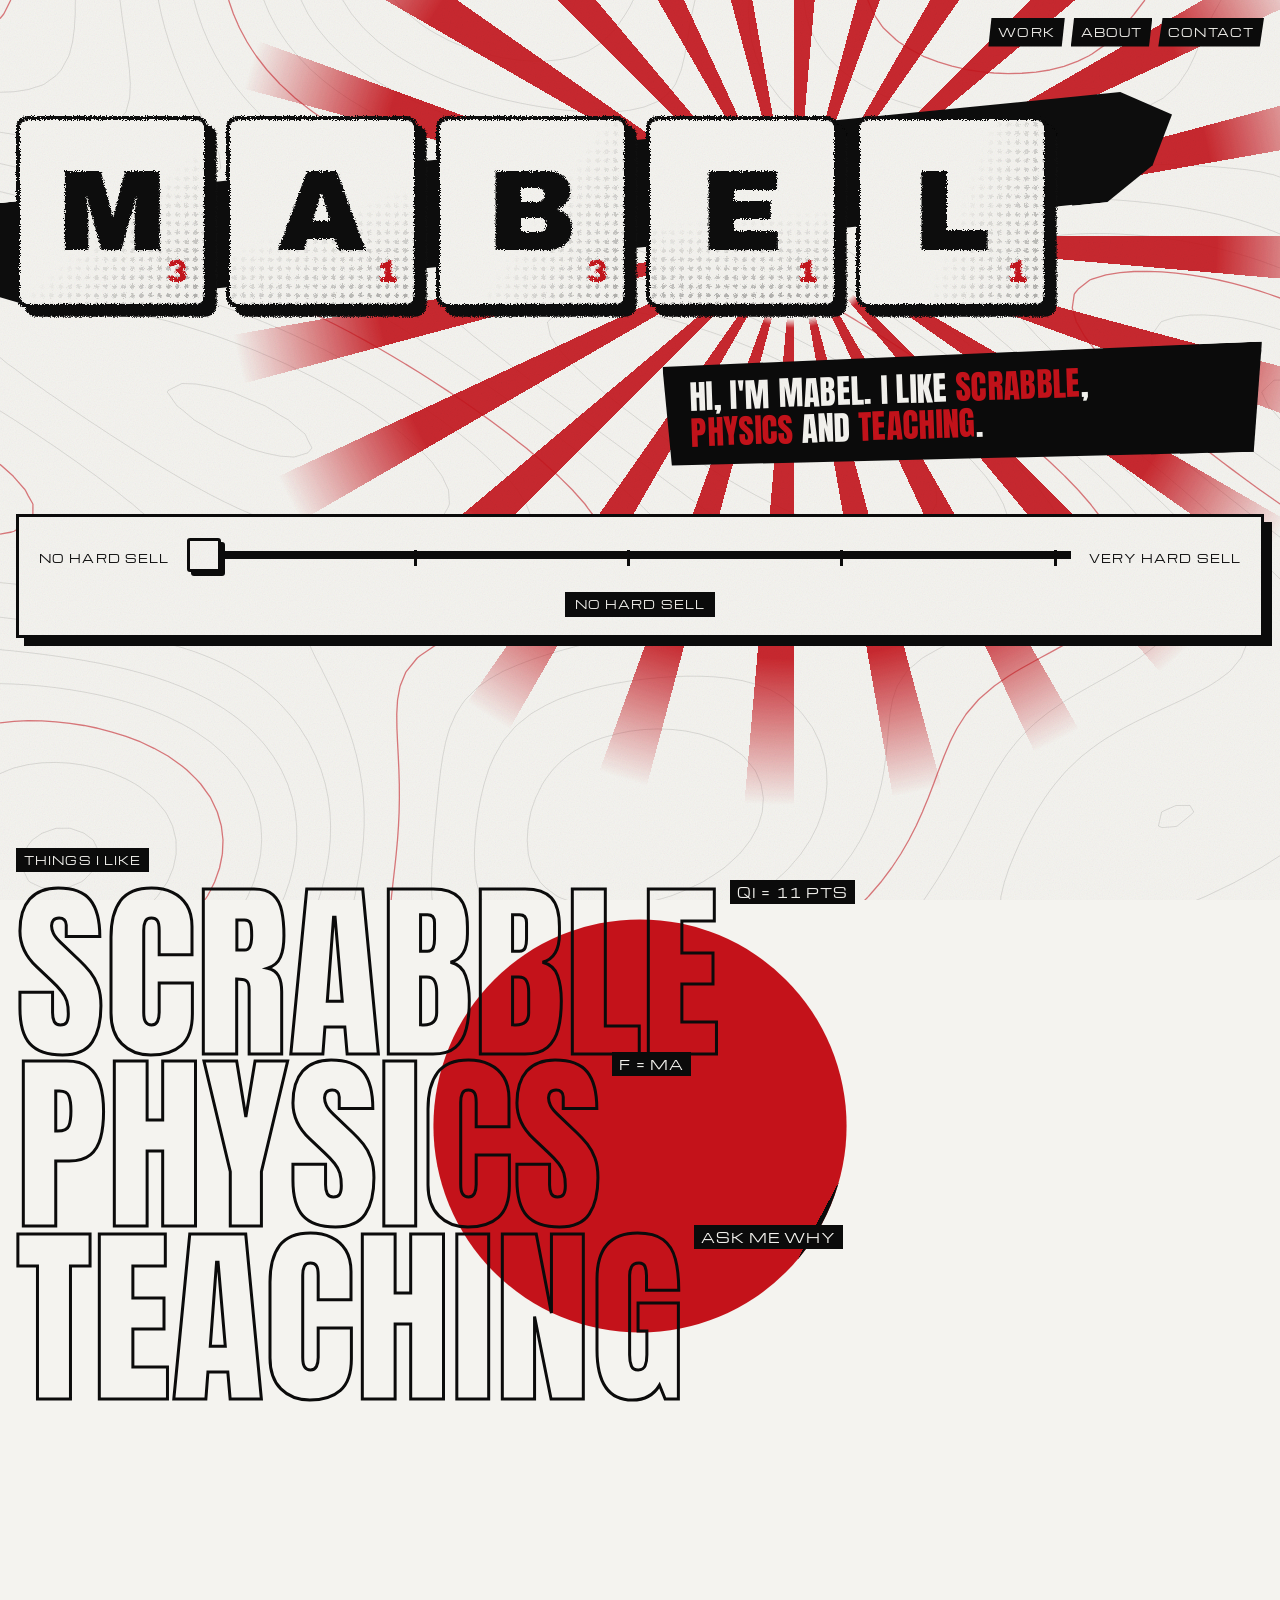
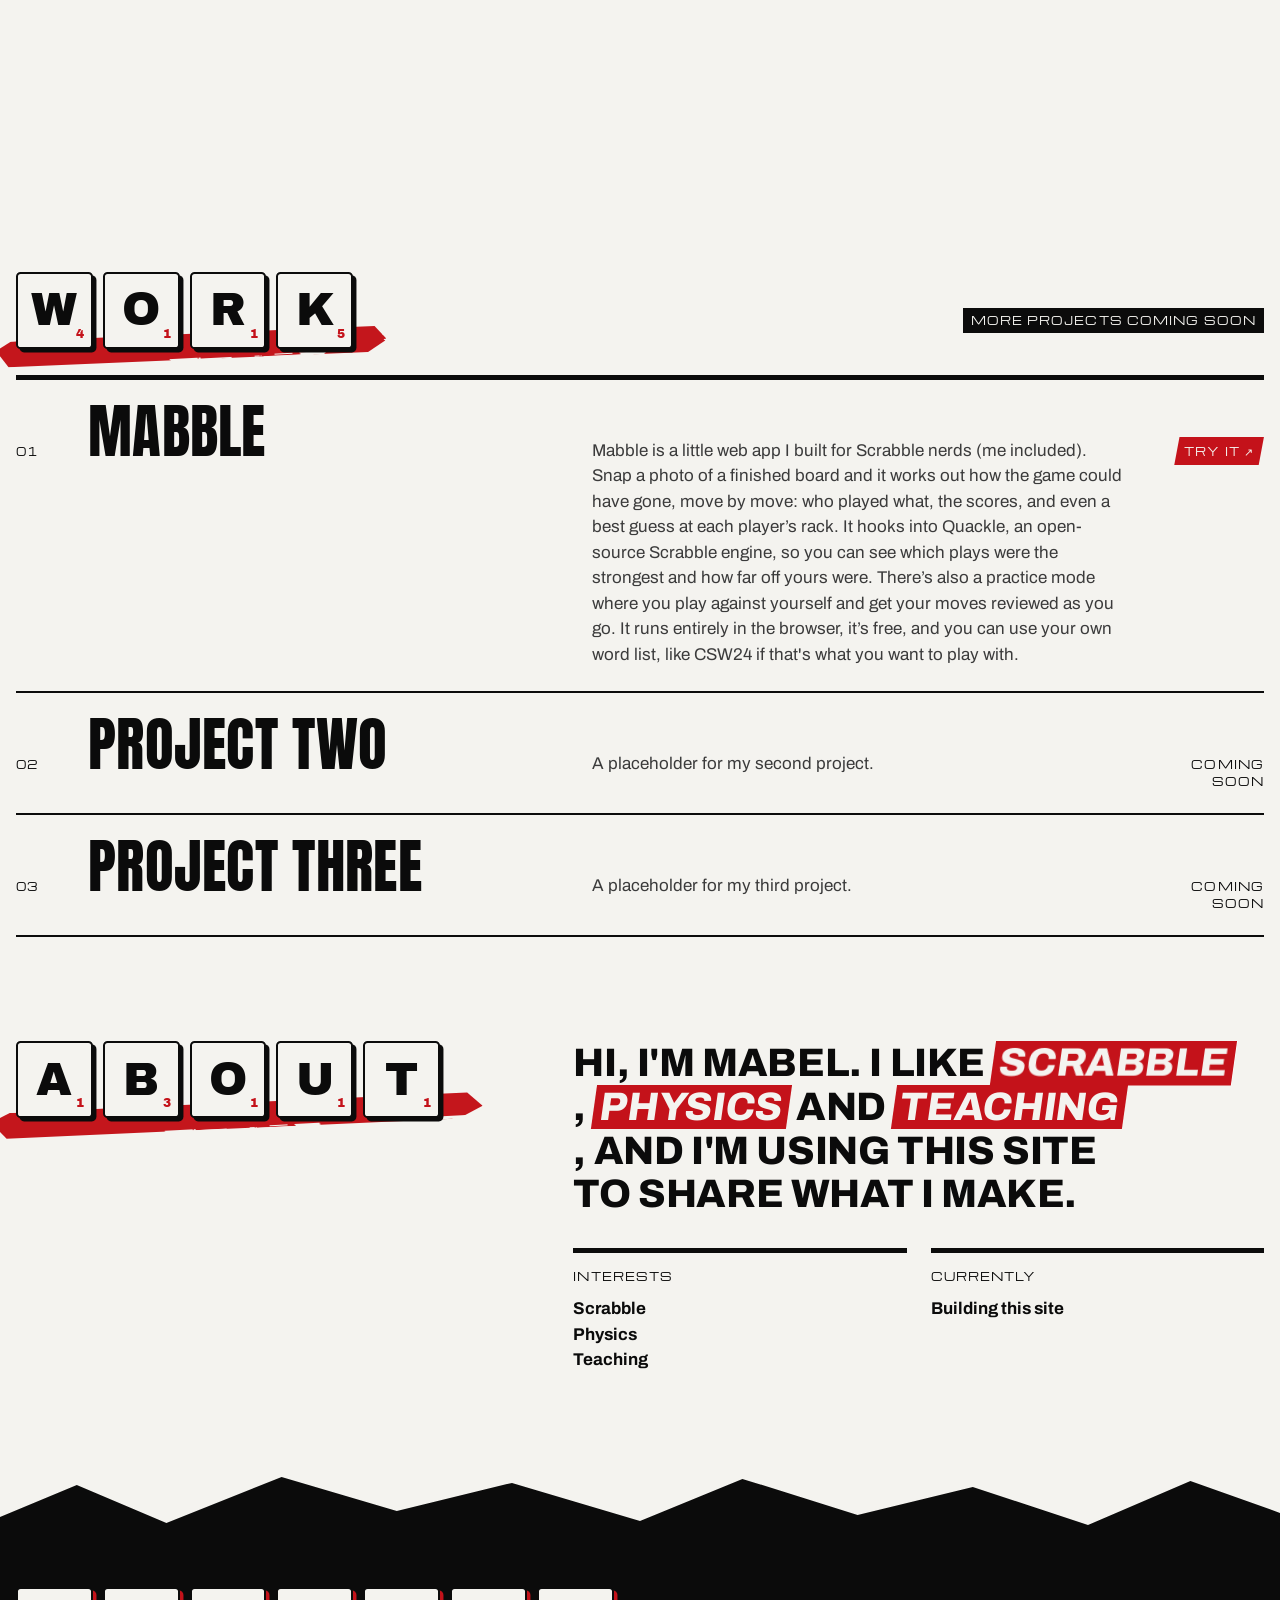
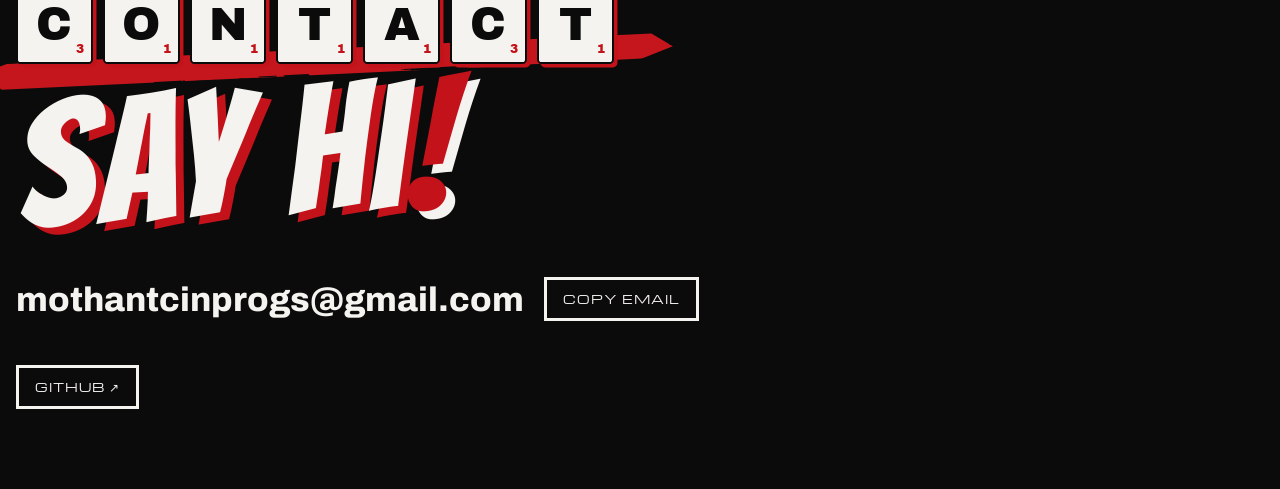
==== commit 9a2dc73f: "Restyle in a BRUTE!-inspired constructivist pulp look Black, white and blood red; inked tiles over s" ====
--- a/index.html
+++ b/index.html
@@ -8,7 +8,7 @@
 <meta name="description" content="Mabel's portfolio. I like Scrabble, physics and teaching.">
 <link rel="preconnect" href="https://fonts.googleapis.com">
 <link rel="preconnect" href="https://fonts.gstatic.com" crossorigin>
-<link rel="stylesheet" href="https://fonts.googleapis.com/css2?family=Bricolage+Grotesque:opsz,wght@12..96,500..800&family=Instrument+Sans:wght@400;500&family=Michroma&display=swap">
+<link rel="stylesheet" href="https://fonts.googleapis.com/css2?family=Anton&family=Archivo:wght@400;700;800&family=Archivo+Black&family=Bangers&family=Michroma&display=swap">
 <link rel="stylesheet" href="style.css">
 <script>document.documentElement.classList.add("js");</script>
 </head>
@@ -19,6 +19,10 @@
   <filter id="grit" x="-5%" y="-5%" width="110%" height="110%">
     <feTurbulence type="fractalNoise" baseFrequency="0.85" numOctaves="2" seed="7" result="n"/>
     <feDisplacementMap in="SourceGraphic" in2="n" scale="5" xChannelSelector="R" yChannelSelector="G"/>
+  </filter>
+  <filter id="ink" x="-10%" y="-30%" width="120%" height="160%">
+    <feTurbulence type="fractalNoise" baseFrequency="0.012 0.35" numOctaves="3" seed="11" result="streak"/>
+    <feDisplacementMap in="SourceGraphic" in2="streak" scale="14" xChannelSelector="R" yChannelSelector="G"/>
   </filter>
 </svg>
 
@@ -114,7 +118,7 @@
 <footer class="contact" id="contact">
   <div class="wrap">
     <div class="tile-head" data-word="contact" tabindex="0"><h2 class="tile-word">Contact</h2></div>
-    <p class="say">Say hi <span>†</span></p>
+    <p class="say">Say hi<span>!</span></p>
     <div class="email-row">
       <span class="email">mothantcinprogs@gmail.com</span>
       <button class="btn" id="copy-email" type="button">Copy email</button>
--- a/style.css
+++ b/style.css
@@ -1,21 +1,26 @@
-/* Layout: one long poster over a warping grid. Scrabble-tile name, a scroll-driven word scene, a project index, a loud contact block. */
-/* Single dark goth look, chosen on purpose: bone text on soot black, oxblood accent, grit on top. */
+/* Layout: one long propaganda poster. Inked Scrabble-tile name over red sunburst rays and a brush-stroke slash,
+   a black banner pitch, a scroll-driven slogan scene, a ruled project index, and a black contact block with a jagged edge. */
+/* Single look, chosen on purpose (Aidan Hughes BRUTE! / Soviet Constructivist pulp):
+   stark white paper, black ink, blood red. Nothing else. */
 :root {
-  --paper: #0d0c0d;
-  --ink: #d8d2c4;
-  --blue: #b3141c;
-  --blue-soft: #3a0d10;
-  --deep: #050405;
-  --muted: #8a8279;
-  --line: #2b2627;
-  --grid: rgba(216, 210, 196, 0.13);
-  --tile: #c4b89b;
-  --tile-edge: #5e5444;
-  --tile-ink: #120f0f;
-  --display: "Bricolage Grotesque", "Arial Narrow", Arial, sans-serif;
-  --body: "Instrument Sans", system-ui, -apple-system, "Segoe UI", sans-serif;
+  --paper: #f4f3ef;
+  --ink: #0b0b0b;
+  --red: #c4121a;
+  --muted: #3b3b3b;
+  --line: #0b0b0b;
+  --grid: rgba(11, 11, 11, 0.11);
+  --tile: #f4f3ef;
+  --tile-ink: #0b0b0b;
+  --sweat: #ffffff;
+  --sweat-ink: #0b0b0b;
+  --sweat-shine: rgba(0, 0, 0, 0);
+  --display: "Anton", "Impact", "Arial Narrow Bold", sans-serif;
+  --comic: "Bangers", "Anton", "Impact", sans-serif;
+  --tile-font: "Archivo Black", "Arial Black", "Helvetica Neue", sans-serif;
+  --body: "Archivo", "Helvetica Neue", Arial, sans-serif;
   --mono: "Eurostile", "Eurostile LT Std", "Eurostile Next", "Michroma", "Arial", sans-serif;
-  color-scheme: dark;
+  --shadow: 8px 8px 0 var(--ink);
+  color-scheme: light;
 }
 
 * { box-sizing: border-box; }
@@ -26,24 +31,24 @@
   color: var(--ink);
   font-family: var(--body);
   font-size: 17px;
-  line-height: 1.55;
-  overflow-x: hidden;
-}
-/* Grunge grain over the whole page */
+  line-height: 1.5;
+}
+/* Printed-paper grain over the whole page */
 body::after {
   content: ""; position: fixed; inset: 0; z-index: 4; pointer-events: none;
-  opacity: .14; mix-blend-mode: overlay;
+  opacity: .1; mix-blend-mode: multiply;
   background-image: url("data:image/svg+xml,%3Csvg xmlns='http://www.w3.org/2000/svg' width='220' height='220'%3E%3Cfilter id='n'%3E%3CfeTurbulence type='fractalNoise' baseFrequency='.85' numOctaves='3' stitchTiles='stitch'/%3E%3C/filter%3E%3Crect width='100%25' height='100%25' filter='url(%23n)'/%3E%3C/svg%3E");
 }
 a { color: inherit; }
-:focus-visible { outline: 2px solid var(--blue); outline-offset: 3px; }
-
-/* Warping grid behind everything */
+:focus-visible { outline: 3px solid var(--red); outline-offset: 3px; }
+
+/* Fluid contour plot behind everything */
 #field {
   position: fixed; inset: 0; width: 100%; height: 100%;
   z-index: 0; pointer-events: none;
 }
 header, main, footer { position: relative; z-index: 1; }
+header { z-index: 2; }
 
 .wrap {
   padding-left: max(16px, env(safe-area-inset-left, 0px));
@@ -54,9 +59,9 @@
 .label {
   font-family: var(--mono);
   font-size: 11px;
-  letter-spacing: 0.08em;
+  letter-spacing: 0.1em;
   text-transform: uppercase;
-  color: var(--muted);
+  color: var(--ink);
 }
 
 /* Top bar */
@@ -64,12 +69,37 @@
   display: flex; justify-content: flex-end; align-items: center; gap: 16px;
   padding-block: 18px; flex-wrap: wrap;
 }
-.bar nav { display: flex; gap: 20px; flex-wrap: wrap; }
-.bar nav a { text-decoration: none; }
-.bar nav a:hover { color: var(--blue); }
-
-/* Hero: the name as Scrabble tiles */
-.hero { padding-block: 5vw 3vw; position: relative; }
+.bar nav { display: flex; gap: 6px; flex-wrap: wrap; }
+.bar nav a {
+  text-decoration: none; padding: 6px 10px;
+  background: var(--ink); color: var(--paper);
+  clip-path: polygon(4% 0, 100% 0, 96% 100%, 0 100%);
+}
+.bar nav a:hover { background: var(--red); }
+
+/* Hero: the name as inked Scrabble tiles over constructivist rays */
+.hero { padding-block: 4vw 3vw; position: relative; isolation: isolate; overflow-x: clip; }
+.hero::before {
+  /* red sunburst rays radiating from behind the name */
+  content: ""; position: absolute; z-index: -2; pointer-events: none;
+  width: min(1300px, 170vw); aspect-ratio: 1;
+  left: 62%; top: 28%; transform: translate(-50%, -50%);
+  background: repeating-conic-gradient(from 0deg, var(--red) 0 5deg, transparent 5deg 15deg);
+  -webkit-mask: radial-gradient(circle, transparent 0 9%, #000 10% 46%, transparent 62%);
+  mask: radial-gradient(circle, transparent 0 9%, #000 10% 46%, transparent 62%);
+  opacity: .9;
+  animation: rays 90s linear infinite;
+}
+@keyframes rays { to { transform: translate(-50%, -50%) rotate(360deg); } }
+.hero::after {
+  /* a thick brush-stroke slash across the name */
+  content: ""; position: absolute; z-index: -1; pointer-events: none;
+  left: -4%; right: 8%; top: 13%; height: clamp(46px, 9vw, 130px);
+  background: var(--ink);
+  transform: rotate(-6deg);
+  clip-path: polygon(0 18%, 3% 0, 96% 6%, 100% 30%, 98% 72%, 94% 100%, 6% 92%, 1% 70%);
+  filter: url(#ink);
+}
 .rack {
   display: flex; gap: clamp(6px, 1.4vw, 20px);
   margin: 0; padding: 0;
@@ -83,17 +113,19 @@
   display: grid; place-items: center;
   background: var(--tile);
   color: var(--tile-ink);
-  border-radius: calc(var(--size) * 0.1);
-  box-shadow: inset 0 calc(var(--size) * -0.05) 0 var(--tile-edge), 0 calc(var(--size) * 0.06) calc(var(--size) * 0.12) rgba(0,0,0,.18);
-  font-family: var(--display); font-weight: 800;
-  font-size: calc(var(--size) * 0.66); line-height: 1;
+  border: max(2px, calc(var(--size) * 0.022)) solid var(--ink);
+  border-radius: calc(var(--size) * 0.06);
+  box-shadow: calc(var(--size) * 0.045) calc(var(--size) * 0.045) 0 var(--ink);
+  font-family: var(--tile-font); font-weight: 400;
+  font-size: calc(var(--size) * 0.6); line-height: 1;
   cursor: grab; touch-action: none; user-select: none;
   animation: drop 0.9s cubic-bezier(.3,1.5,.5,1) backwards;
 }
 .tile sub {
-  position: absolute; right: 12%; bottom: 14%;
-  font-family: var(--body); font-weight: 500;
-  font-size: calc(var(--size) * 0.17); line-height: 1;
+  position: absolute; right: 9%; bottom: 9%;
+  font-family: var(--tile-font);
+  font-size: calc(var(--size) * 0.16); line-height: 1;
+  color: var(--red);
 }
 .tile.dragging { cursor: grabbing; z-index: 3; }
 .tile:nth-child(2) { animation-delay: .07s; }
@@ -102,18 +134,42 @@
 .tile:nth-child(5) { animation-delay: .28s; }
 @keyframes drop { from { transform: translateY(-40%) rotate(-10deg); } to { transform: none; } }
 
-
+/* Hero tiles: inked edges, and comic halftone shading that sits differently on each tile */
+.defs { position: absolute; width: 0; height: 0; overflow: hidden; }
+.rack .tile { filter: url(#grit); overflow: hidden; }
+.rack .tile::before {
+  content: ""; position: absolute; inset: 0; pointer-events: none;
+  background-image: radial-gradient(circle, var(--ink) 0 34%, transparent 36%);
+  background-size: 9px 9px;
+  -webkit-mask: linear-gradient(var(--shade, 135deg), transparent 52%, #000 100%);
+  mask: linear-gradient(var(--shade, 135deg), transparent 52%, #000 100%);
+  opacity: .32;
+}
+.rack .tile:nth-child(1) { --shade: 140deg; }
+.rack .tile:nth-child(2) { --shade: 160deg; }
+.rack .tile:nth-child(3) { --shade: 125deg; }
+.rack .tile:nth-child(4) { --shade: 175deg; }
+.rack .tile:nth-child(5) { --shade: 110deg; }
+
+/* The pitch: a black propaganda banner */
 .intro {
   position: relative; z-index: 3;
   display: flex;
   justify-content: flex-end;
-  margin-top: 40px;
-}
-.intro p { margin: 0; max-width: 560px; font-size: clamp(20px, 2.3vw, 30px); line-height: 1.25; text-wrap: balance; }
-.intro p em { font-style: normal; color: var(--blue); }
-.status { display: flex; align-items: center; gap: 10px; }
-.dot { width: 9px; height: 9px; border-radius: 50%; background: var(--blue); animation: pulse 2s infinite; }
-@keyframes pulse { 50% { opacity: .25; } }
+  margin-top: 44px;
+}
+.intro p {
+  margin: 0; max-width: 600px;
+  padding: 18px 26px 20px;
+  background: var(--ink); color: var(--paper);
+  font-family: var(--display); font-weight: 400; text-transform: uppercase;
+  font-size: clamp(22px, 2.6vw, 36px); line-height: 1.08; letter-spacing: .01em;
+  text-wrap: balance;
+  transform: rotate(-2deg);
+  clip-path: polygon(0 4%, 100% 0, 98% 100%, 1% 94%);
+  box-shadow: var(--shadow);
+}
+.intro p em { font-style: normal; color: var(--red); }
 
 /* Scroll scene: three interests take over the screen one at a time */
 .scene { height: 300vh; position: relative; }
@@ -125,74 +181,120 @@
 }
 .scene-bg {
   position: absolute; inset: 0;
-  background: var(--blue);
   clip-path: circle(var(--r, 0%) at 50% 50%);
+  background-color: var(--red);
+  background-image:
+    linear-gradient(118deg, transparent 63%, var(--ink) 63% 71%, transparent 71%),
+    linear-gradient(118deg, transparent 76%, var(--ink) 76% 78%, transparent 78%),
+    linear-gradient(118deg, transparent 8%, var(--paper) 8% 9%, transparent 9%);
 }
 .scene .wrap { position: relative; width: 100%; }
-.scene .label { color: var(--ink); opacity: .8; }
-.words { list-style: none; margin: 12px 0 0; padding: 0; }
+.scene .label { color: var(--paper); background: var(--ink); padding: 4px 8px; }
+.words { list-style: none; margin: 14px 0 0; padding: 0; }
 .words li {
-  font-family: var(--display); font-weight: 800;
-  font-size: clamp(54px, 13vw, 200px); line-height: 0.92; letter-spacing: -0.045em;
+  font-family: var(--display); font-weight: 400; text-transform: uppercase;
+  font-size: clamp(60px, 15vw, 230px); line-height: 0.9; letter-spacing: 0;
   color: transparent;
-  -webkit-text-stroke: 2px var(--ink);
-  transition: color .35s ease, transform .5s cubic-bezier(.3,1.6,.5,1);
+  -webkit-text-stroke: 3px var(--ink);
+  transition: color .3s ease, transform .5s cubic-bezier(.3,1.6,.5,1), text-shadow .3s;
   transform-origin: left center;
 }
-.words li.on { color: var(--ink); transform: translateX(3vw) skewX(-6deg); }
+.words li.on {
+  color: var(--paper);
+  text-shadow: 10px 10px 0 var(--ink);
+  transform: translateX(3vw) skewX(-8deg);
+}
 .words li small {
-  font-family: var(--mono); font-weight: 400; font-size: 13px; letter-spacing: .02em;
-  -webkit-text-stroke: 0; color: var(--ink); vertical-align: top; margin-left: 8px;
+  font-family: var(--mono); font-weight: 400; font-size: 13px; letter-spacing: .06em;
+  -webkit-text-stroke: 0; color: var(--paper); background: var(--ink); padding: 3px 7px;
+  vertical-align: top; margin-left: 10px; text-shadow: none;
   opacity: 0; transition: opacity .3s;
 }
-.words li.on small { opacity: .85; }
+.words li.on small { opacity: 1; }
 
 /* Scroll reveal. Content is visible without JS; with JS it slides up into place. */
 .js .reveal { transform: translateY(70px) rotate(1.5deg); transition: transform 0.9s cubic-bezier(.2,.9,.2,1); }
 .js .reveal.in { transform: none; }
 
+/* Section headers as small tile racks, underlined with a red brush stroke, with an anagram card on hover */
+.tile-head { position: relative; display: inline-block; outline-offset: 8px; cursor: help; }
+.tile-word { display: flex; flex-wrap: wrap; gap: clamp(4px, 0.8vw, 10px); margin: 0; position: relative; }
+.tile-word::after {
+  content: ""; position: absolute; z-index: -1; pointer-events: none;
+  left: -6%; right: -10%; bottom: -16%; height: 38%;
+  background: var(--red);
+  transform: rotate(-3deg);
+  clip-path: polygon(0 30%, 4% 0, 97% 12%, 100% 60%, 95% 100%, 3% 88%);
+  filter: url(#ink);
+}
+.tile-word .tile { --size: clamp(40px, 6vw, 92px); cursor: help; }
+.section-head .tile-head { margin-bottom: 14px; }
+.contact .tile-head { margin-bottom: 14px; }
+.anagrams {
+  position: absolute; left: 0; top: calc(100% + 16px); z-index: 6;
+  width: max-content; max-width: min(270px, calc(100vw - 32px));
+  background: var(--paper); color: var(--ink);
+  border: 3px solid var(--ink);
+  padding: 10px 12px;
+  box-shadow: 6px 6px 0 var(--ink);
+  opacity: 0; visibility: hidden; transform: translateY(-6px) rotate(-1.5deg);
+  transition: opacity .2s, transform .3s cubic-bezier(.3,1.6,.5,1), visibility .2s;
+  cursor: default;
+}
+.tile-head:hover .anagrams, .tile-head:focus-within .anagrams { opacity: 1; visibility: visible; transform: rotate(-1deg); }
+.anagrams .label { display: block; margin-bottom: 6px; font-size: 9.5px; }
+.anagrams ol { list-style: none; margin: 0; padding: 0; display: grid; gap: 2px; }
+.anagrams li { display: flex; justify-content: space-between; align-items: baseline; gap: 18px; }
+.anagrams li b { font-family: var(--display); font-weight: 400; font-size: 19px; letter-spacing: .04em; }
+.anagrams li.full b { color: var(--red); }
+.anagrams li span { font-family: var(--mono); font-size: 10px; color: var(--muted); font-variant-numeric: tabular-nums; }
+.anagrams p { margin: 8px 0 0; font-size: 11.5px; color: var(--muted); }
+
 /* Work */
 .section-head {
   display: flex; justify-content: space-between; align-items: baseline; gap: 16px;
-  flex-wrap: wrap; margin-bottom: 8px;
-}
-.section-head h2 {
-  font-family: var(--display); font-weight: 800; letter-spacing: -0.03em;
-  font-size: clamp(44px, 8vw, 110px); line-height: 0.9; margin: 0;
-}
+  flex-wrap: wrap; margin-bottom: 12px;
+}
+.section-head .label { background: var(--ink); color: var(--paper); padding: 4px 8px; }
 .work { padding-block: 96px 40px; }
-.projects { list-style: none; margin: 0; padding: 0; border-top: 1px solid var(--line); }
+.projects { list-style: none; margin: 0; padding: 0; border-top: 5px solid var(--ink); }
 .project > div {
   display: grid;
   grid-template-columns: 56px minmax(0, 1fr) minmax(0, 1.1fr) 120px;
   gap: 16px; align-items: baseline;
-  padding-block: 22px;
-  border-bottom: 1px solid var(--line);
-  transition: padding 0.3s ease, color 0.2s;
+  padding-block: 24px;
+  border-bottom: 2px solid var(--ink);
+  background: color-mix(in srgb, var(--paper) 88%, transparent);
+  transition: padding 0.3s ease, color 0.2s, background .2s;
 }
 .project h3 {
-  font-family: var(--display); font-weight: 700;
-  font-size: clamp(28px, 4vw, 52px); line-height: 1; letter-spacing: -0.02em; margin: 0;
+  font-family: var(--display); font-weight: 400; text-transform: uppercase;
+  font-size: clamp(32px, 4.6vw, 64px); line-height: .95; letter-spacing: .005em; margin: 0;
 }
 .project p { margin: 0; color: var(--muted); }
 .project .yr { text-align: right; }
 .project h3 a { text-decoration: none; }
-.project h3 a:hover { text-decoration: underline; text-decoration-thickness: 2px; text-underline-offset: 6px; }
-.project .try { color: var(--blue); text-decoration: none; justify-self: end; }
-.project .try:hover { color: var(--ink); }
-.project > div:hover { padding-left: 18px; color: var(--blue); }
+.project h3 a:hover { text-decoration: underline; text-decoration-thickness: 4px; text-underline-offset: 6px; text-decoration-color: var(--red); }
+.project .try {
+  justify-self: end; text-decoration: none;
+  background: var(--red); color: var(--paper); padding: 6px 10px;
+  clip-path: polygon(6% 0, 100% 0, 94% 100%, 0 100%);
+}
+.project .try:hover { background: var(--ink); }
+.project > div:hover { padding-left: 18px; color: var(--red); }
+.project > div:hover p { color: var(--ink); }
 
 .peek {
   position: fixed; left: 0; top: 0; z-index: 5;
   width: 26px; aspect-ratio: 1;
-  border-radius: 4px;
   pointer-events: none;
   opacity: 0; transform: translate(10px, 10px) scale(0.6) rotate(-6deg);
   transition: opacity 0.2s, transform 0.3s cubic-bezier(.3,1.6,.5,1);
   display: grid; place-items: center;
-  font-family: var(--display); font-weight: 800; font-size: 16px; line-height: 1;
+  font-family: var(--tile-font); font-size: 14px; line-height: 1;
   background: var(--tile); color: var(--tile-ink);
-  box-shadow: inset 0 -2px 0 var(--tile-edge), 0 3px 8px rgba(0,0,0,.35);
+  border: 2px solid var(--ink);
+  box-shadow: 3px 3px 0 var(--ink);
 }
 .peek.on { opacity: 1; transform: translate(10px, 10px) scale(1) rotate(-4deg); }
 
@@ -202,165 +304,122 @@
   gap: 32px 64px; padding-block: 64px;
 }
 .about .big {
-  font-family: var(--display); font-weight: 600;
-  font-size: clamp(26px, 3.4vw, 44px); line-height: 1.12; letter-spacing: -0.02em;
+  font-family: var(--body); font-weight: 800; text-transform: uppercase;
+  font-size: clamp(24px, 3.1vw, 42px); line-height: 1.1; letter-spacing: -0.01em;
   margin: 0; text-wrap: balance;
 }
-.about .big mark { background: var(--blue-soft); color: inherit; padding: 0 .12em; border-radius: 4px; }
+.about .big mark {
+  background: var(--red); color: var(--paper);
+  padding: 0 .16em; display: inline-block; transform: skewX(-8deg);
+}
 .facts { display: grid; grid-template-columns: repeat(auto-fit, minmax(180px, 1fr)); gap: 24px; margin-top: 32px; }
-.facts div { border-top: 1px solid var(--ink); padding-top: 10px; }
-.facts ul { list-style: none; padding: 0; margin: 8px 0 0; }
-
-/* Contact */
+.facts div { border-top: 5px solid var(--ink); padding-top: 10px; }
+.facts ul { list-style: none; padding: 0; margin: 8px 0 0; font-weight: 700; }
+
+/* Contact: black block with a jagged top edge */
 .contact {
-  background: var(--deep); color: var(--ink);
-  border-top: 1px solid var(--line);
-  padding-block: 72px 80px; margin-top: 40px;
-  border-radius: 28px 28px 0 0;
-}
-.contact .label { color: inherit; opacity: .6; }
+  background: var(--ink); color: var(--paper);
+  padding-block: 110px 80px; margin-top: 40px;
+  clip-path: polygon(0 40px, 6% 8px, 13% 46px, 22% 0, 31% 34px, 40% 6px, 50% 44px, 58% 2px, 67% 38px, 76% 10px, 85% 48px, 93% 4px, 100% 36px, 100% 100%, 0 100%);
+}
+.contact .label { color: inherit; }
 .say {
-  font-family: var(--display); font-weight: 800;
-  font-size: clamp(56px, 13vw, 210px); line-height: 0.85; letter-spacing: -0.045em;
+  font-family: var(--comic); font-weight: 400; text-transform: uppercase;
+  font-size: clamp(64px, 14vw, 230px); line-height: 0.85; letter-spacing: .02em;
   margin: 12px 0 32px;
-}
-.say span { color: var(--blue); display: inline-block; animation: wave 2.4s ease-in-out infinite; transform-origin: 70% 80%; }
+  color: var(--paper);
+  text-shadow: 8px 8px 0 var(--red);
+  transform: rotate(-3deg); transform-origin: left center;
+}
+.say span { color: var(--red); text-shadow: 8px 8px 0 var(--paper); display: inline-block; animation: wave 2.4s ease-in-out infinite; transform-origin: 50% 90%; }
 @keyframes wave { 0%, 60%, 100% { transform: rotate(0); } 10%, 30% { transform: rotate(14deg); } 20%, 40% { transform: rotate(-8deg); } }
 .email-row { display: flex; flex-wrap: wrap; gap: 12px 20px; align-items: center; }
-.email { font-size: clamp(20px, 3vw, 34px); font-weight: 500; user-select: all; overflow-wrap: anywhere; }
+.email { font-size: clamp(20px, 3vw, 34px); font-weight: 800; user-select: all; overflow-wrap: anywhere; }
 .btn {
-  font: inherit; font-family: var(--mono); font-size: 12px; letter-spacing: .06em; text-transform: uppercase;
-  border: 1px solid currentColor; background: none; color: inherit; text-decoration: none;
-  padding: 10px 16px; border-radius: 999px; cursor: pointer;
-  transition: background .2s, color .2s;
-}
-.btn:hover { background: var(--ink); color: var(--paper); }
+  font: inherit; font-family: var(--mono); font-size: 12px; letter-spacing: .08em; text-transform: uppercase;
+  border: 3px solid currentColor; background: none; color: inherit; text-decoration: none;
+  padding: 10px 16px; cursor: pointer;
+  transition: background .15s, color .15s, transform .15s;
+}
+.btn:hover { background: var(--red); border-color: var(--red); color: var(--paper); transform: translate(-2px, -2px); }
 .links { display: flex; flex-wrap: wrap; gap: 12px; margin-top: 40px; }
-
-/* Hero tiles: clean tiles with a gritty grain and slightly chipped edges; each tile's grain differs */
-.defs { position: absolute; width: 0; height: 0; overflow: hidden; }
-.rack .tile {
-  background-image: linear-gradient(165deg, rgba(255,255,255,.12), rgba(0,0,0,.06));
-  border-radius: 9% 12% 8% 11% / 11% 8% 12% 9%;
-  filter: url(#grit);
-  overflow: hidden;
-}
-.rack .tile::before {
-  content: ""; position: absolute; inset: 0; border-radius: inherit; pointer-events: none;
-  background-image:
-    url("data:image/svg+xml,%3Csvg xmlns='http://www.w3.org/2000/svg' width='160' height='160'%3E%3Cfilter id='s'%3E%3CfeTurbulence type='fractalNoise' baseFrequency='1.1' numOctaves='2' seed='4'/%3E%3CfeColorMatrix values='0 0 0 0 0.12 0 0 0 0 0.08 0 0 0 0 0.04 3.2 0 0 0 -1.95'/%3E%3C/filter%3E%3Crect width='100%25' height='100%25' filter='url(%23s)'/%3E%3C/svg%3E"),
-    repeating-linear-gradient(var(--grain, 96deg), transparent 0 7px, rgba(120,90,50,.07) 7px 8px, transparent 8px 13px);
-  mix-blend-mode: multiply;
-  opacity: .75;
-}
-.rack .tile:nth-child(1) { --grain: 92deg; }
-.rack .tile:nth-child(2) { --grain: 98deg; }
-.rack .tile:nth-child(3) { --grain: 86deg; }
-.rack .tile:nth-child(4) { --grain: 101deg; }
-.rack .tile:nth-child(5) { --grain: 89deg; }
-.rack .tile:nth-child(2n)::before { transform: scaleX(-1); }
-.rack .tile:nth-child(3n)::before { transform: scaleY(-1); }
-.rack .tile:nth-child(5)::before { transform: rotate(180deg); }
-
-/* Section headers as small tile racks, with an anagram card on hover */
-.tile-head { position: relative; display: inline-block; outline-offset: 8px; cursor: help; }
-.tile-word { display: flex; flex-wrap: wrap; gap: clamp(4px, 0.8vw, 10px); margin: 0; }
-.tile-word .tile { --size: clamp(40px, 6vw, 92px); cursor: help; }
-.section-head .tile-head { margin-bottom: 8px; }
-.contact .tile-head { margin-bottom: 8px; }
-.anagrams {
-  position: absolute; left: 0; top: calc(100% + 12px); z-index: 6;
-  width: max-content; max-width: min(270px, calc(100vw - 32px));
-  background: var(--deep); color: var(--ink);
-  border: 1px solid var(--line); border-radius: 10px;
-  padding: 10px 12px;
-  box-shadow: 0 18px 40px rgba(0,0,0,.5);
-  opacity: 0; visibility: hidden; transform: translateY(-6px) rotate(-1deg);
-  transition: opacity .2s, transform .3s cubic-bezier(.3,1.6,.5,1), visibility .2s;
-  cursor: default;
-}
-.tile-head:hover .anagrams, .tile-head:focus-within .anagrams { opacity: 1; visibility: visible; transform: none; }
-.anagrams .label { display: block; margin-bottom: 6px; font-size: 9.5px; }
-.anagrams ol { list-style: none; margin: 0; padding: 0; display: grid; gap: 2px; }
-.anagrams li { display: flex; justify-content: space-between; align-items: baseline; gap: 18px; }
-.anagrams li b { font-family: var(--display); font-weight: 700; font-size: 17px; letter-spacing: .04em; }
-.anagrams li.full b { color: var(--blue); }
-.anagrams li span { font-family: var(--mono); font-size: 10px; color: var(--muted); font-variant-numeric: tabular-nums; }
-.anagrams p { margin: 8px 0 0; font-size: 11.5px; color: var(--muted); }
+.contact .tile { box-shadow: calc(var(--size) * 0.045) calc(var(--size) * 0.045) 0 var(--red); }
 
 /* Hard-sell slider (idea borrowed from getcoleman.com) */
 .sell {
   display: grid; grid-template-columns: auto minmax(0, 1fr) auto;
   align-items: center; gap: 10px 18px;
-  margin-top: 48px; padding: 18px 20px;
-  border: 1px solid var(--line); border-radius: 16px;
-  background: color-mix(in srgb, var(--deep) 80%, transparent);
+  margin-top: 52px; padding: 18px 20px;
+  border: 3px solid var(--ink);
+  background: var(--paper);
+  box-shadow: var(--shadow);
   position: relative; z-index: 3;
 }
-.sell-now { grid-column: 1 / -1; text-align: center; color: var(--ink); }
+.sell-now { grid-column: 1 / -1; justify-self: center; background: var(--ink); color: var(--paper); padding: 4px 10px; }
 .sell-track { position: relative; }
 .sell-ticks { position: absolute; inset: 50% 14px auto; display: flex; justify-content: space-between; pointer-events: none; transform: translateY(-50%); }
-.sell-ticks span { width: 2px; height: 12px; background: var(--line); }
+.sell-ticks span { width: 3px; height: 16px; background: var(--ink); }
 #sell-level {
   -webkit-appearance: none; appearance: none; width: 100%; height: 40px; background: transparent; cursor: pointer; margin: 0;
   position: relative; z-index: 1;
 }
 #sell-level::-webkit-slider-runnable-track {
-  height: 6px; border-radius: 3px;
-  background: linear-gradient(90deg, var(--blue) var(--fill, 0%), var(--line) var(--fill, 0%));
-}
-#sell-level::-moz-range-track { height: 6px; border-radius: 3px; background: var(--line); }
-#sell-level::-moz-range-progress { height: 6px; border-radius: 3px; background: var(--blue); }
+  height: 8px;
+  background: linear-gradient(90deg, var(--red) var(--fill, 0%), var(--ink) var(--fill, 0%));
+}
+#sell-level::-moz-range-track { height: 8px; background: var(--ink); }
+#sell-level::-moz-range-progress { height: 8px; background: var(--red); }
 #sell-level::-webkit-slider-thumb {
-  -webkit-appearance: none; width: 34px; height: 34px; margin-top: -14px;
-  border-radius: 6px; background: var(--tile); border: none;
-  box-shadow: inset 0 -4px 0 var(--tile-edge), 0 4px 10px rgba(0,0,0,.4);
+  -webkit-appearance: none; width: 34px; height: 34px; margin-top: -13px;
+  background: var(--tile); border: 3px solid var(--ink); border-radius: 3px;
+  box-shadow: 4px 4px 0 var(--ink);
 }
 #sell-level::-moz-range-thumb {
-  width: 34px; height: 34px; border-radius: 6px; background: var(--tile); border: none;
-  box-shadow: inset 0 -4px 0 var(--tile-edge), 0 4px 10px rgba(0,0,0,.4);
-}
-#sell-level:focus-visible { outline: 2px solid var(--blue); outline-offset: 4px; border-radius: 8px; }
+  width: 28px; height: 28px; background: var(--tile); border: 3px solid var(--ink); border-radius: 3px;
+  box-shadow: 4px 4px 0 var(--ink);
+}
+#sell-level:focus-visible { outline: 3px solid var(--red); outline-offset: 4px; }
 
 .stickers { position: absolute; inset: 0; pointer-events: none; z-index: 2; }
 .sticker {
   position: absolute; display: grid; place-items: center; text-align: center;
-  font-family: var(--display); font-weight: 800; line-height: 1; letter-spacing: -0.01em;
-  padding: 14px 18px; max-width: 220px;
-  background: var(--blue); color: var(--ink);
-  border-radius: 999px;
-  box-shadow: 0 10px 24px rgba(0,0,0,.45);
+  font-family: var(--comic); font-weight: 400; line-height: 1; letter-spacing: .03em; text-transform: uppercase;
+  padding: 12px 18px; max-width: 220px;
+  background: var(--ink); color: var(--paper);
+  border: 3px solid var(--ink);
+  box-shadow: 5px 5px 0 var(--red);
   transform: rotate(var(--rot, -8deg));
   animation: stick .55s cubic-bezier(.3,1.7,.5,1) backwards;
 }
-.sticker.tile-style { background: var(--tile); color: var(--tile-ink); border-radius: 10px; box-shadow: inset 0 -5px 0 var(--tile-edge), 0 10px 24px rgba(0,0,0,.45); }
+.sticker.tile-style { background: var(--tile); color: var(--ink); box-shadow: 5px 5px 0 var(--ink); }
 .sticker.burst {
-  width: 150px; height: 150px; padding: 26px; border-radius: 0;
-  clip-path: polygon(50% 0, 61% 18%, 82% 8%, 80% 30%, 100% 36%, 86% 52%, 100% 68%, 79% 72%, 82% 94%, 61% 84%, 50% 100%, 39% 84%, 18% 94%, 21% 72%, 0 68%, 14% 52%, 0 36%, 20% 30%, 18% 8%, 39% 18%);
+  width: 160px; height: 160px; padding: 30px; border: 0;
+  background: var(--red); color: var(--paper);
+  clip-path: polygon(50% 0, 58% 20%, 75% 4%, 74% 26%, 96% 20%, 84% 40%, 100% 52%, 82% 60%, 92% 82%, 70% 76%, 66% 100%, 52% 82%, 36% 98%, 32% 76%, 8% 86%, 18% 64%, 0 50%, 18% 38%, 6% 16%, 28% 24%, 30% 2%, 44% 20%);
   box-shadow: none; animation: stick .55s cubic-bezier(.3,1.7,.5,1) backwards, throb 1s ease-in-out infinite .6s;
 }
 @keyframes stick { from { transform: scale(0) rotate(40deg); } }
 @keyframes throb { 50% { transform: rotate(var(--rot, -8deg)) scale(1.08); } }
-.hero.max .tile-head { animation: shake .35s linear infinite; }
-@keyframes shake { 25% { transform: translate(2px, -2px) rotate(.4deg); } 50% { transform: translate(-2px, 1px); } 75% { transform: translate(1px, 2px) rotate(-.4deg); } }
+
+/* Nervous MABEL: sweat is drawn on this canvas (driven by the hard-sell slider) */
+.sweat { position: fixed; inset: 0; width: 100%; height: 100%; pointer-events: none; z-index: 4; }
 
 @media (max-width: 720px) {
   .sell { grid-template-columns: 1fr 1fr; }
   .sell-track { grid-column: 1 / -1; grid-row: 2; }
   .sell-max { text-align: right; }
-  .sticker { font-size: 14px !important; max-width: 150px; }
-  .sticker.burst { width: 110px; height: 110px; padding: 18px; }
-}
-
-/* Darken the red band toward the bottom */
-.scene-bg { background-image: linear-gradient(transparent, rgba(0,0,0,.35)); background-color: var(--blue); }
-
-@media (max-width: 720px) {
+  .sticker { font-size: 15px !important; max-width: 150px; }
+  .sticker.burst { width: 115px; height: 115px; padding: 22px; }
   .about { grid-template-columns: 1fr; }
   .project > div { grid-template-columns: 36px minmax(0, 1fr) 90px; }
   .project p { grid-column: 2 / 4; grid-row: 2; }
   .peek { display: none; }
-  .words li { -webkit-text-stroke-width: 1.5px; }
+  .words li { -webkit-text-stroke-width: 2px; }
+  .words li.on { text-shadow: 6px 6px 0 var(--ink); }
+  .intro p { transform: rotate(-1.5deg); }
+  .hero::before { left: 70%; top: 18%; }
+  .rack .tile { filter: none; }
+  .rack .tile::before { background-size: 5px 5px; }
 }
 
 @media (prefers-reduced-motion: reduce) {
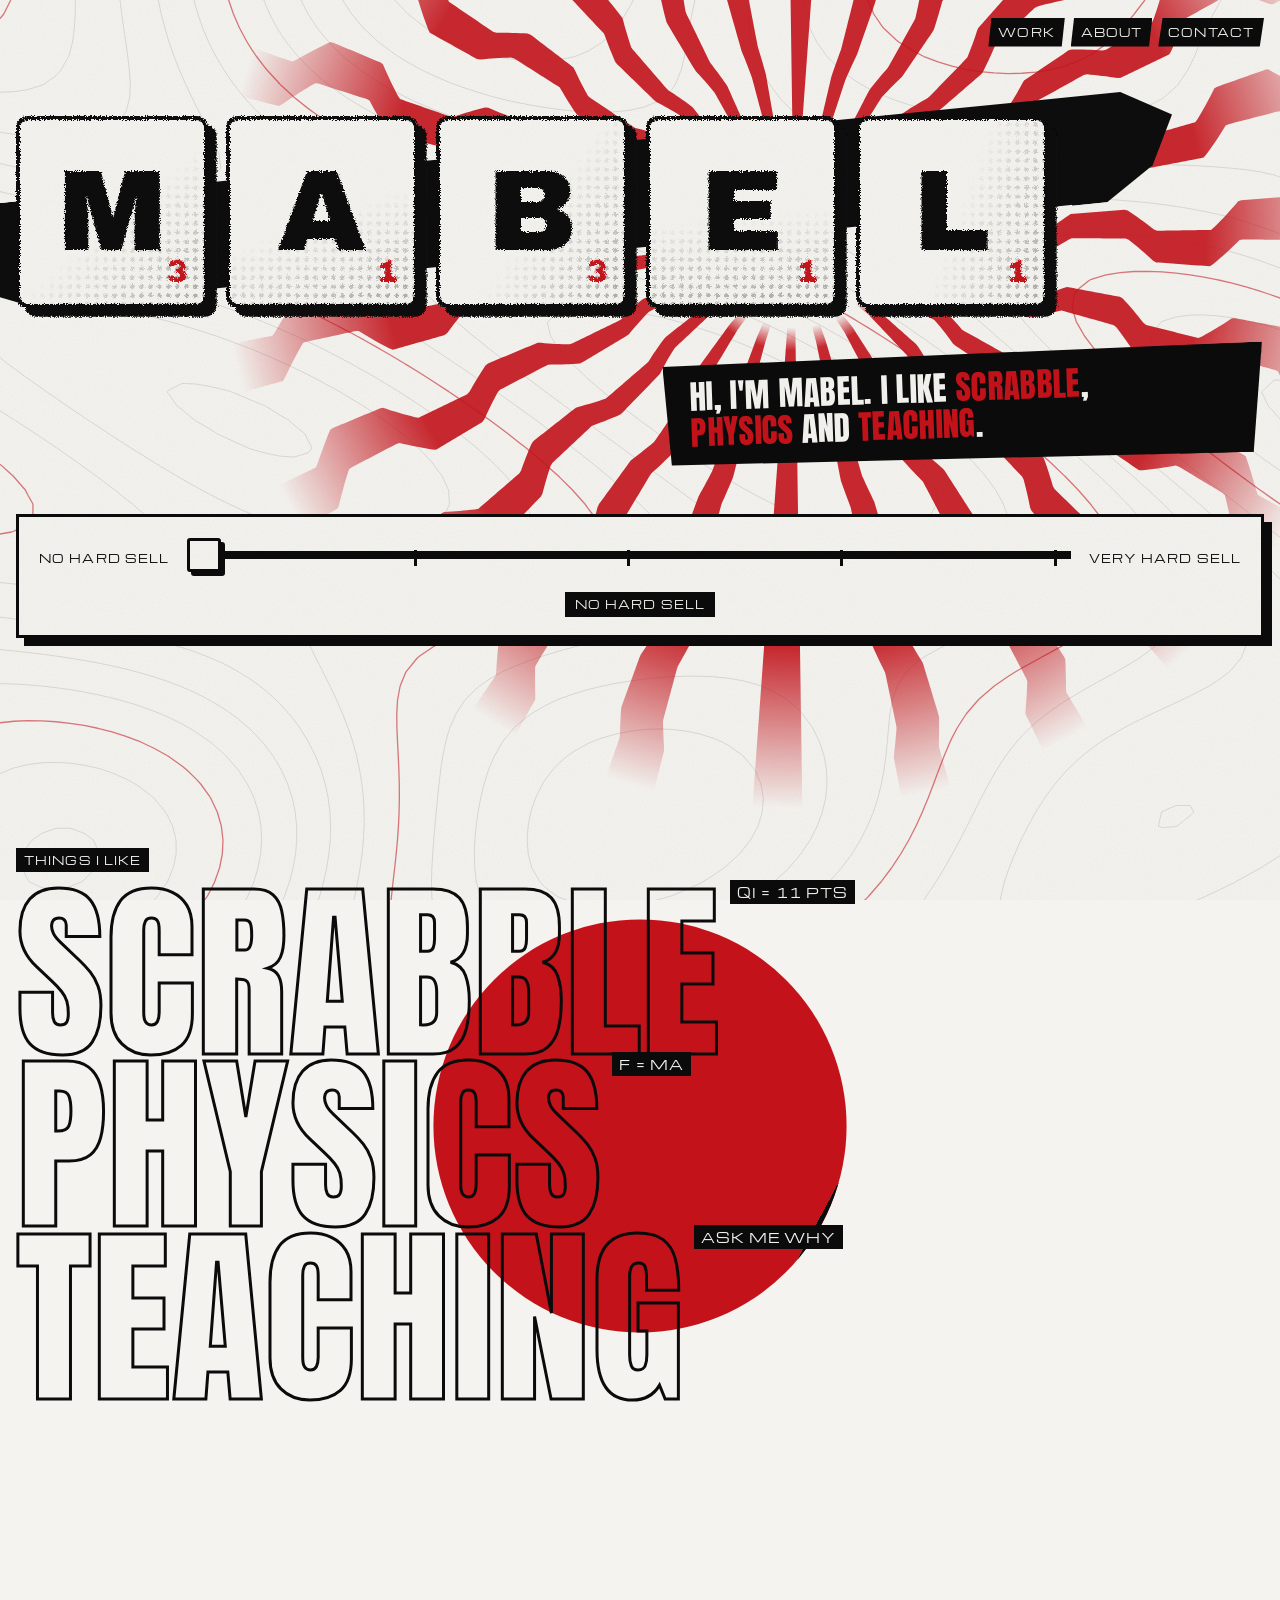
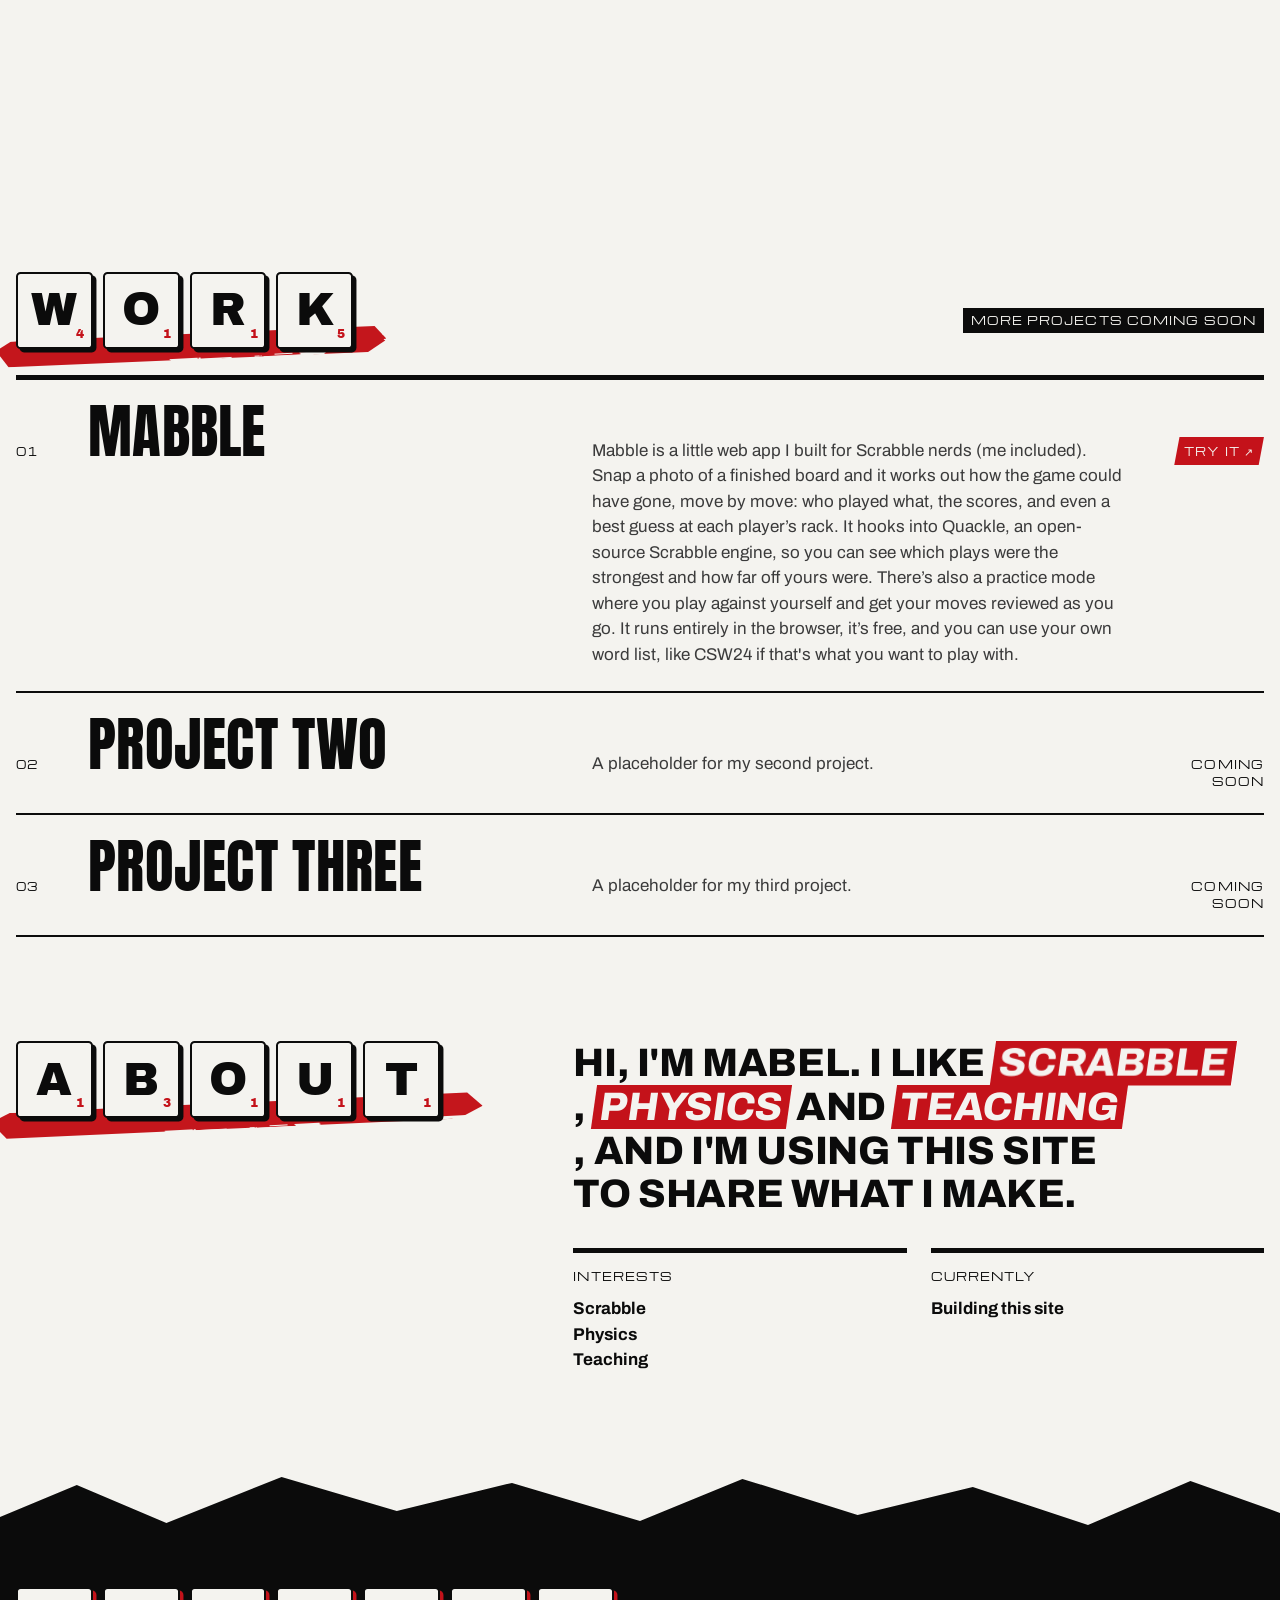
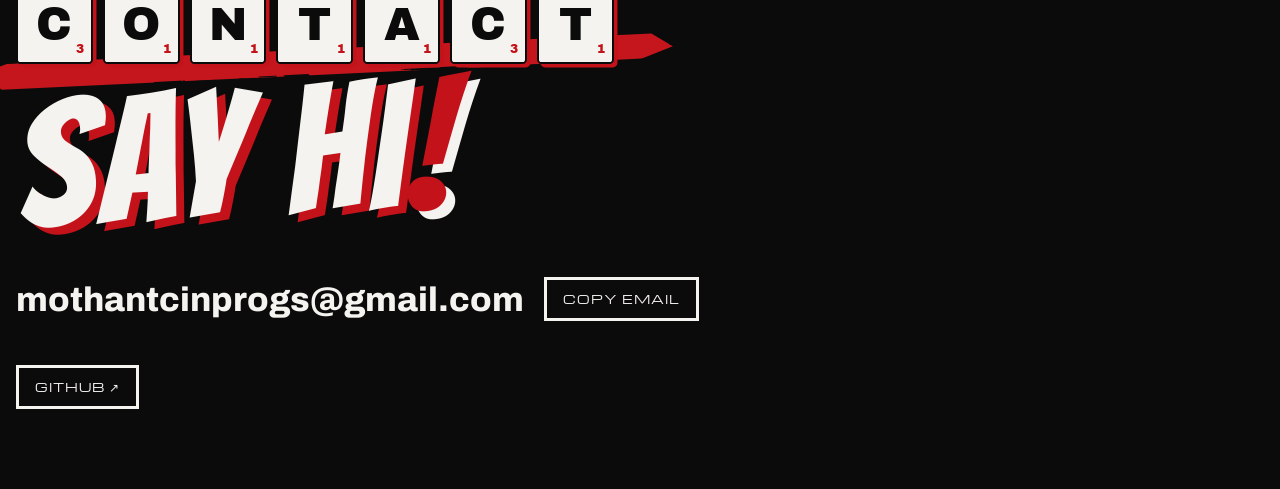
==== commit 361b995b: "Make hero rays kinked electric field lines Co-Authored-By: Claude Opus 5.5 (1M context) <noreply@ant" ====
--- a/index.html
+++ b/index.html
@@ -36,6 +36,7 @@
 
 <main>
   <section class="wrap hero">
+    <canvas class="rays" id="rays" aria-hidden="true"></canvas>
     <div class="tile-head" data-word="mabel" tabindex="0">
       <h1 class="rack" aria-label="Mabel">
         <span class="tile" aria-hidden="true">M<sub>3</sub></span><span class="tile" aria-hidden="true">A<sub>1</sub></span><span class="tile" aria-hidden="true">B<sub>3</sub></span><span class="tile" aria-hidden="true">E<sub>1</sub></span><span class="tile" aria-hidden="true">L<sub>1</sub></span>
--- a/style.css
+++ b/style.css
@@ -79,18 +79,12 @@
 
 /* Hero: the name as inked Scrabble tiles over constructivist rays */
 .hero { padding-block: 4vw 3vw; position: relative; isolation: isolate; overflow-x: clip; }
-.hero::before {
-  /* red sunburst rays radiating from behind the name */
-  content: ""; position: absolute; z-index: -2; pointer-events: none;
-  width: min(1300px, 170vw); aspect-ratio: 1;
+/* Red field lines of an oscillating charge radiate from behind the name (drawn by script.js) */
+.rays {
+  position: absolute; z-index: -2; pointer-events: none;
+  width: min(1300px, 170vw); aspect-ratio: 1; height: auto;
   left: 62%; top: 28%; transform: translate(-50%, -50%);
-  background: repeating-conic-gradient(from 0deg, var(--red) 0 5deg, transparent 5deg 15deg);
-  -webkit-mask: radial-gradient(circle, transparent 0 9%, #000 10% 46%, transparent 62%);
-  mask: radial-gradient(circle, transparent 0 9%, #000 10% 46%, transparent 62%);
-  opacity: .9;
-  animation: rays 90s linear infinite;
-}
-@keyframes rays { to { transform: translate(-50%, -50%) rotate(360deg); } }
+}
 .hero::after {
   /* a thick brush-stroke slash across the name */
   content: ""; position: absolute; z-index: -1; pointer-events: none;
@@ -417,7 +411,7 @@
   .words li { -webkit-text-stroke-width: 2px; }
   .words li.on { text-shadow: 6px 6px 0 var(--ink); }
   .intro p { transform: rotate(-1.5deg); }
-  .hero::before { left: 70%; top: 18%; }
+  .rays { left: 70%; top: 18%; }
   .rack .tile { filter: none; }
   .rack .tile::before { background-size: 5px 5px; }
 }
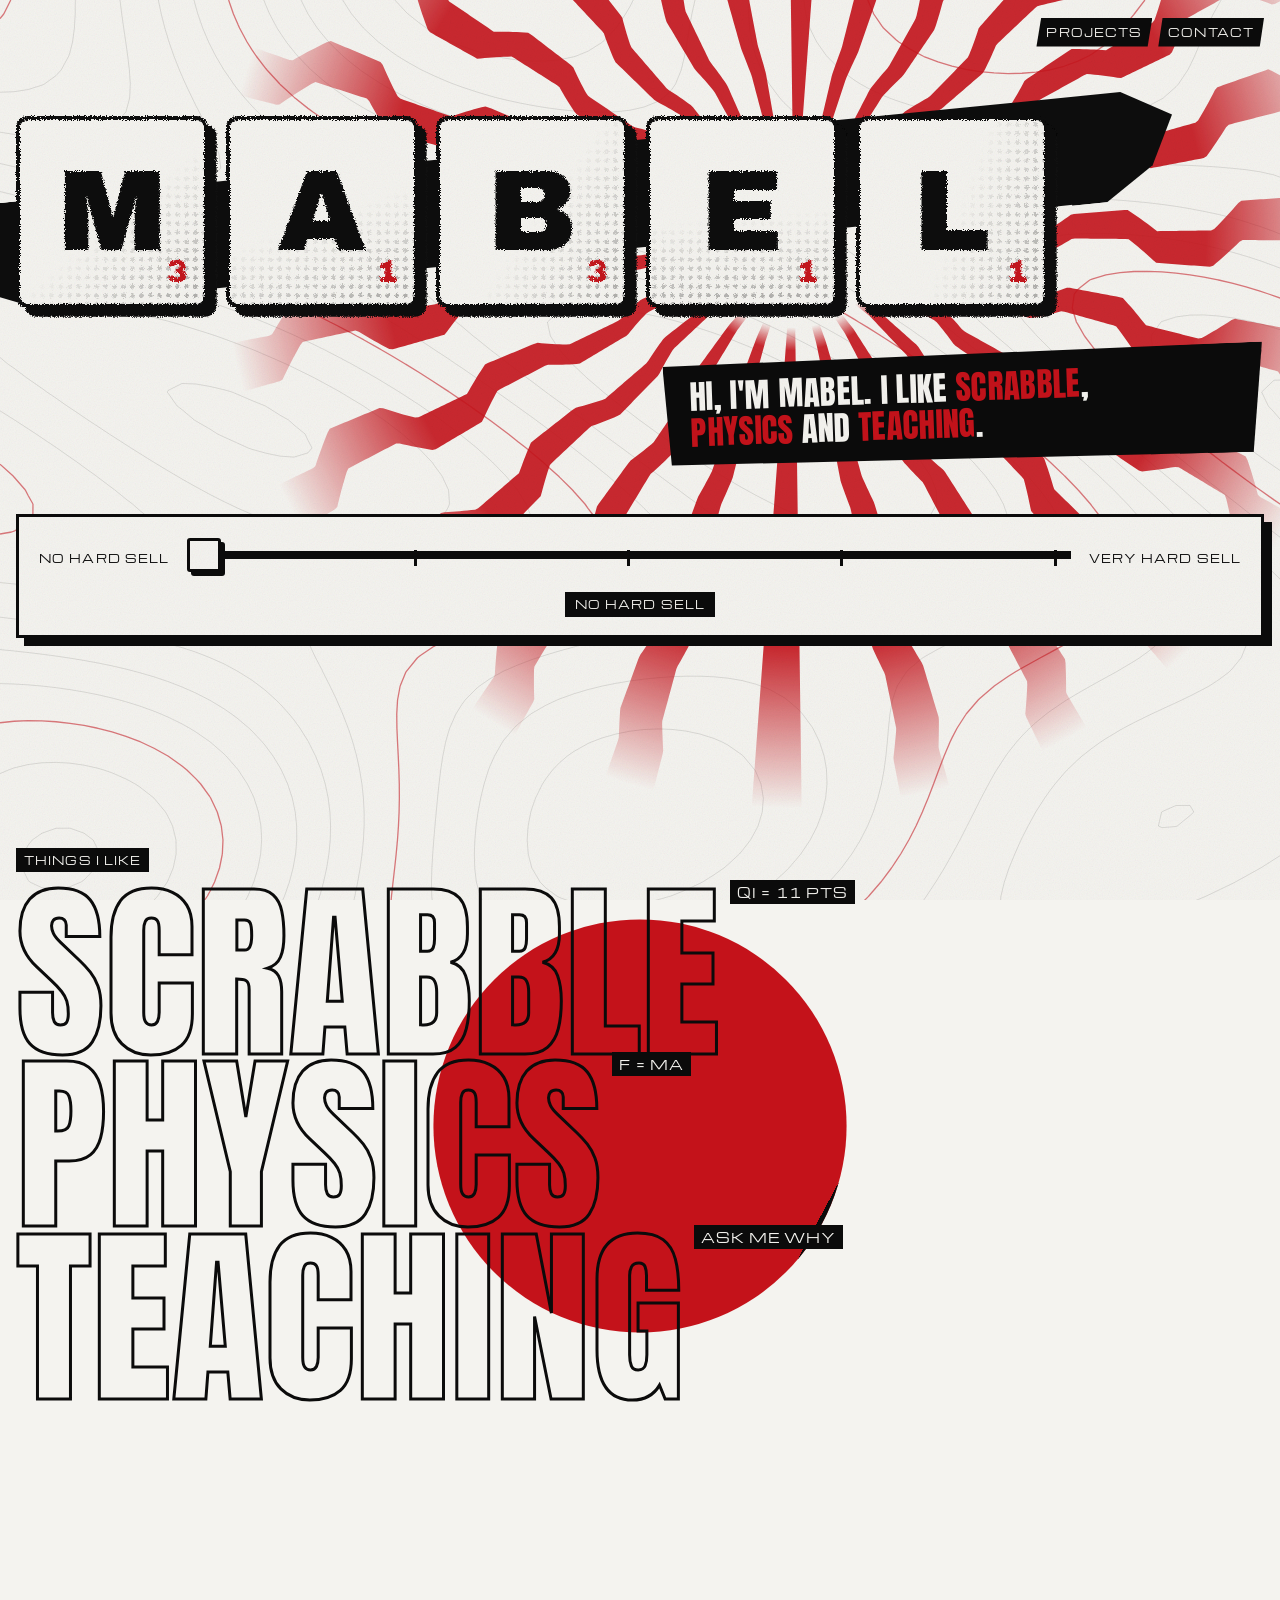
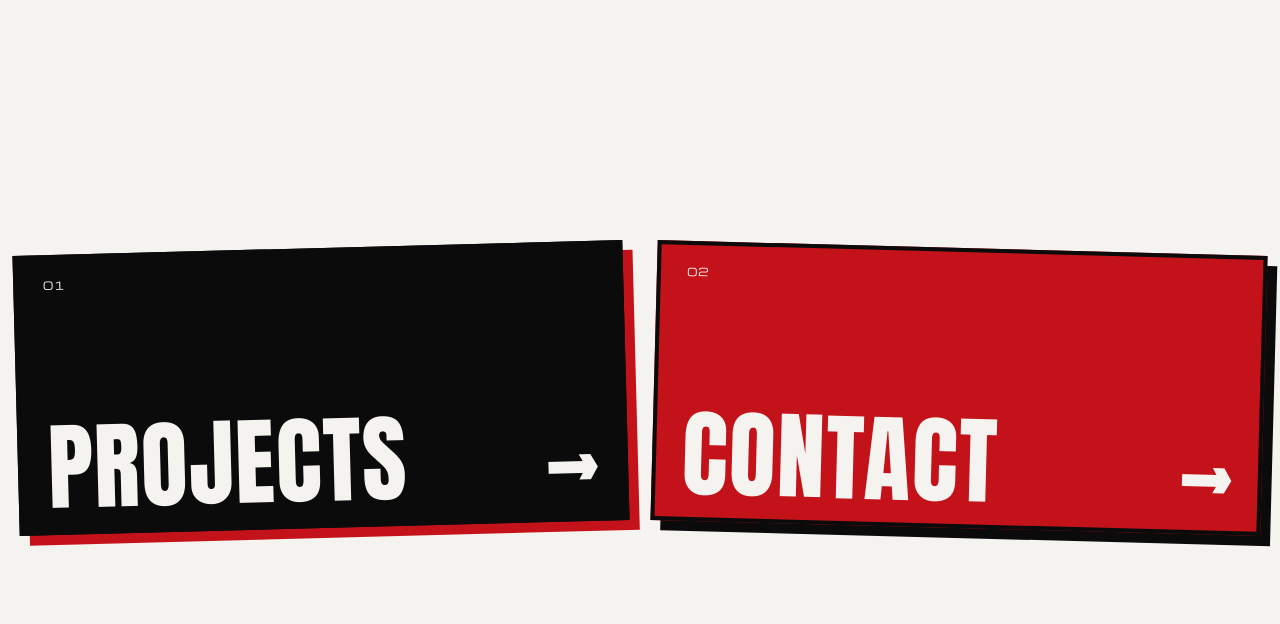
==== commit 798cd41b: "Split site into landing, projects and contact pages Co-Authored-By: Claude Opus 5.5 (1M context) <no" ====
--- a/index.html
+++ b/index.html
@@ -12,7 +12,7 @@
 <link rel="stylesheet" href="style.css">
 <script>document.documentElement.classList.add("js");</script>
 </head>
-<body>
+<body class="page-home">
 
 <canvas id="field" aria-hidden="true"></canvas>
 <svg class="defs" width="0" height="0" aria-hidden="true" focusable="false">
@@ -27,10 +27,9 @@
 </svg>
 
 <header class="wrap bar">
-  <nav class="label" aria-label="Sections">
-    <a href="#work">Work</a>
-    <a href="#about">About</a>
-    <a href="#contact">Contact</a>
+  <nav class="label" aria-label="Pages">
+    <a href="work.html">Projects</a>
+    <a href="contact.html">Contact</a>
   </nav>
 </header>
 
@@ -71,70 +70,14 @@
     </div>
   </section>
 
-  <section class="wrap work" id="work">
-    <div class="section-head reveal">
-      <div class="tile-head" data-word="work" tabindex="0"><h2 class="tile-word">Work</h2></div>
-      <span class="label">More projects coming soon</span>
-    </div>
-    <ul class="projects reveal">
-      <li class="project">
-        <div data-mark="M">
-          <span class="label">01</span>
-          <h3><a href="https://professionalwaterdrinker.github.io/scrabble-recon/" target="_blank" rel="noopener">Mabble</a></h3>
-          <p>Mabble is a little web app I built for Scrabble nerds (me included). Snap a photo of a finished board and it works out how the game could have gone, move by move: who played what, the scores, and even a best guess at each player’s rack. It hooks into Quackle, an open-source Scrabble engine, so you can see which plays were the strongest and how far off yours were. There’s also a practice mode where you play against yourself and get your moves reviewed as you go. It runs entirely in the browser, it’s free, and you can use your own word list, like CSW24 if that's what you want to play with.</p>
-          <a class="yr label try" href="https://professionalwaterdrinker.github.io/scrabble-recon/" target="_blank" rel="noopener">Try it ↗</a>
-        </div>
-      </li>
-      <li class="project">
-        <div data-mark="?">
-          <span class="label">02</span>
-          <h3>Project two</h3>
-          <p>A placeholder for my second project.</p>
-          <span class="yr label">Coming soon</span>
-        </div>
-      </li>
-      <li class="project">
-        <div data-mark="?">
-          <span class="label">03</span>
-          <h3>Project three</h3>
-          <p>A placeholder for my third project.</p>
-          <span class="yr label">Coming soon</span>
-        </div>
-      </li>
-    </ul>
-  </section>
-
-  <section class="wrap about" id="about">
-    <div class="reveal"><div class="tile-head" data-word="about" tabindex="0"><h2 class="tile-word">About</h2></div></div>
-    <div class="reveal">
-      <p class="big">Hi, I'm Mabel. I like <mark>Scrabble</mark>, <mark>physics</mark> and <mark>teaching</mark>, and I'm using this site to share what I make.</p>
-      <div class="facts">
-        <div><span class="label">Interests</span><ul><li>Scrabble</li><li>Physics</li><li>Teaching</li></ul></div>
-        <div><span class="label">Currently</span><ul><li>Building this site</li></ul></div>
-      </div>
-    </div>
+  <section class="wrap doors" aria-label="More">
+    <a class="door" href="work.html"><span class="label">01</span><b>Projects</b><i aria-hidden="true">→</i></a>
+    <a class="door red" href="contact.html"><span class="label">02</span><b>Contact</b><i aria-hidden="true">→</i></a>
   </section>
 </main>
 
-<footer class="contact" id="contact">
-  <div class="wrap">
-    <div class="tile-head" data-word="contact" tabindex="0"><h2 class="tile-word">Contact</h2></div>
-    <p class="say">Say hi<span>!</span></p>
-    <div class="email-row">
-      <span class="email">mothantcinprogs@gmail.com</span>
-      <button class="btn" id="copy-email" type="button">Copy email</button>
-    </div>
-    <div class="links">
-      <a class="btn" href="https://github.com/professionalwaterdrinker" target="_blank" rel="noopener">GitHub ↗</a>
-      <!-- Add when ready:
-      <a class="btn" href="LINKEDIN_URL" target="_blank" rel="noopener">LinkedIn ↗</a>
-      <a class="btn" href="INSTAGRAM_URL" target="_blank" rel="noopener">Instagram ↗</a>
-      -->
-    </div>
-  </div>
-</footer>
-
 <div class="peek" aria-hidden="true"></div>
 <script src="script.js"></script>
+<script src="home.js"></script>
 </body>
 </html>
--- a/style.css
+++ b/style.css
@@ -77,6 +77,41 @@
 }
 .bar nav a:hover { background: var(--red); }
 
+.bar nav a[aria-current="page"] { background: var(--red); }
+
+/* Landing page: two doors out to the other pages */
+.doors {
+  display: grid; grid-template-columns: repeat(2, minmax(0, 1fr)); gap: 28px;
+  padding-block: 72px 96px;
+}
+.door {
+  position: relative; display: flex; align-items: flex-end; justify-content: space-between; gap: 16px;
+  min-height: clamp(160px, 22vw, 280px); padding: 22px 26px;
+  background: var(--ink); color: var(--paper); text-decoration: none;
+  border: 4px solid var(--ink);
+  transform: rotate(-1.5deg);
+  transition: transform .18s, box-shadow .18s;
+}
+.door.red { background: var(--red); transform: rotate(1.5deg); }
+.doors > .door { box-shadow: 10px 10px 0 var(--red); }
+.doors > .door.red { box-shadow: 10px 10px 0 var(--ink); }
+.door .label { position: absolute; top: 18px; left: 26px; color: inherit; }
+.door b {
+  font-family: var(--display); font-weight: 400; text-transform: uppercase;
+  font-size: clamp(44px, 7.5vw, 120px); line-height: .85; letter-spacing: .01em;
+}
+.door i { font-style: normal; font-family: var(--display); font-size: clamp(40px, 6vw, 96px); line-height: .85; transition: transform .18s; }
+.door:hover, .door:focus-visible { transform: rotate(0) translate(-4px, -4px); }
+.door:hover i, .door:focus-visible i { transform: translateX(10px); }
+.door:focus-visible { outline: 4px solid var(--ink); outline-offset: 6px; }
+
+/* Projects and contact pages */
+.page-sub { min-height: 100vh; display: flex; flex-direction: column; }
+.page-sub main { flex: 1 0 auto; }
+.page-sub > .wrap { width: 100%; }
+.page-sub .work { padding-top: 40px; }
+.page-sub .contact { flex: 1 0 auto; }
+
 /* Hero: the name as inked Scrabble tiles over constructivist rays */
 .hero { padding-block: 4vw 3vw; position: relative; isolation: isolate; overflow-x: clip; }
 /* Red field lines of an oscillating charge radiate from behind the name (drawn by script.js) */
@@ -399,6 +434,7 @@
 .sweat { position: fixed; inset: 0; width: 100%; height: 100%; pointer-events: none; z-index: 4; }
 
 @media (max-width: 720px) {
+  .doors { grid-template-columns: minmax(0, 1fr); gap: 32px; padding-block: 48px 72px; }
   .sell { grid-template-columns: 1fr 1fr; }
   .sell-track { grid-column: 1 / -1; grid-row: 2; }
   .sell-max { text-align: right; }
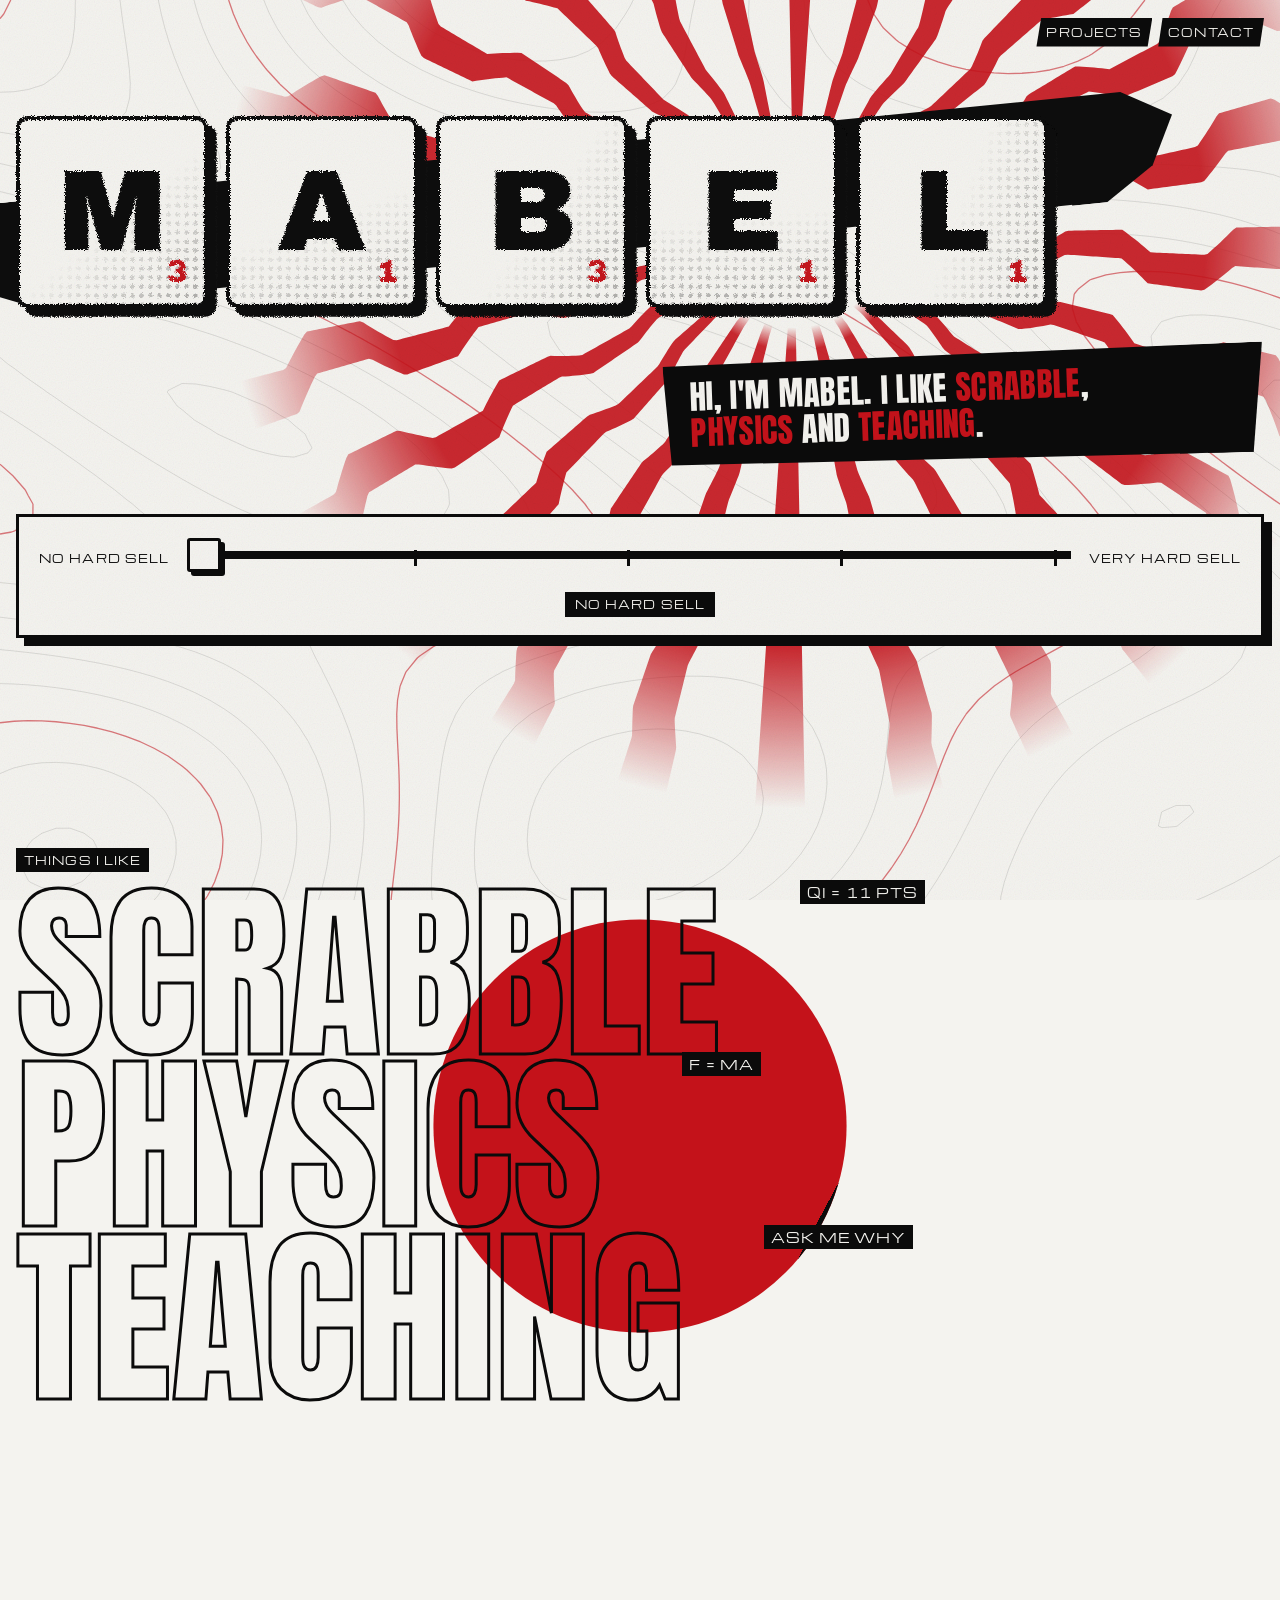
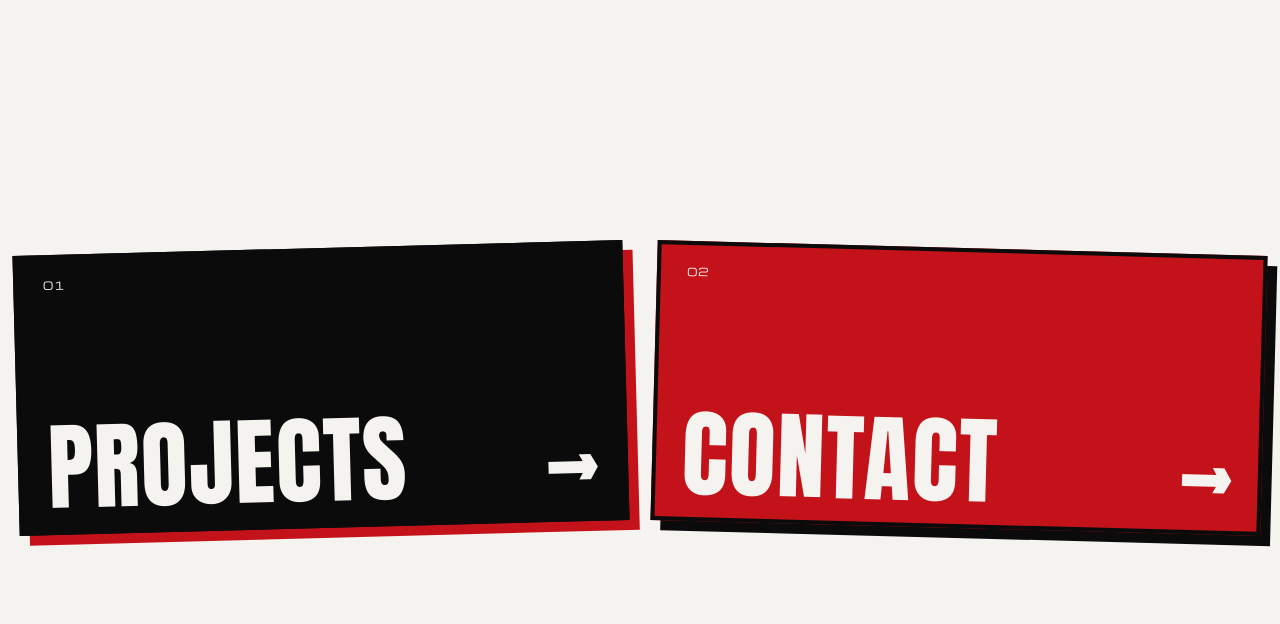
==== commit 373e0059: "Add Scrabble, Physics and Teaching pages linked from the landing page Co-Authored-By: Claude Opus 5." ====
--- a/index.html
+++ b/index.html
@@ -62,9 +62,9 @@
       <div class="wrap">
         <span class="label">Things I like</span>
         <ul class="words">
-          <li>Scrabble<small>QI = 11 pts</small></li>
-          <li>Physics<small>F = ma</small></li>
-          <li>Teaching<small>Ask me why</small></li>
+          <li><a href="scrabble.html">Scrabble</a><small>QI = 11 pts</small></li>
+          <li><a href="physics.html">Physics</a><small>F = ma</small></li>
+          <li><a href="teaching.html">Teaching</a><small>Ask me why</small></li>
         </ul>
       </div>
     </div>
--- a/style.css
+++ b/style.css
@@ -110,6 +110,17 @@
 .page-sub main { flex: 1 0 auto; }
 .page-sub > .wrap { width: 100%; }
 .page-sub .work { padding-top: 40px; }
+
+/* Interest pages (Scrabble, Physics, Teaching) */
+.topic .section-head .tile-word { font-size: inherit; }
+.topic-intro {
+  font-family: var(--body); font-weight: 800; text-transform: uppercase;
+  font-size: clamp(22px, 2.8vw, 38px); line-height: 1.1; max-width: 28ch;
+  margin: 8px 0 56px; text-wrap: balance;
+}
+.sub-head { margin-top: 48px; }
+.sub-head h2.label { margin: 0; font-size: 13px; }
+.topic + .doors { padding-top: 24px; }
 .page-sub .contact { flex: 1 0 auto; }
 
 /* Hero: the name as inked Scrabble tiles over constructivist rays */
@@ -240,6 +251,13 @@
   opacity: 0; transition: opacity .3s;
 }
 .words li.on small { opacity: 1; }
+.words a { color: inherit; text-decoration: none; }
+.words a::after { content: " →"; font-size: .4em; vertical-align: middle; -webkit-text-stroke: 0; text-shadow: none; color: var(--paper); opacity: 0; transition: opacity .2s; }
+.words li:hover, .words li:focus-within {
+  color: var(--paper); text-shadow: 10px 10px 0 var(--ink); transform: translateX(3vw) skewX(-8deg);
+}
+.words li:hover a::after, .words li:focus-within a::after, .words li.on a::after { opacity: 1; }
+.words a:focus-visible { outline: 4px solid var(--ink); outline-offset: 6px; }
 
 /* Scroll reveal. Content is visible without JS; with JS it slides up into place. */
 .js .reveal { transform: translateY(70px) rotate(1.5deg); transition: transform 0.9s cubic-bezier(.2,.9,.2,1); }
@@ -305,13 +323,31 @@
 .project h3 a { text-decoration: none; }
 .project h3 a:hover { text-decoration: underline; text-decoration-thickness: 4px; text-underline-offset: 6px; text-decoration-color: var(--red); }
 .project .try {
-  justify-self: end; text-decoration: none;
+  justify-self: end; text-decoration: none; white-space: nowrap;
   background: var(--red); color: var(--paper); padding: 6px 10px;
   clip-path: polygon(6% 0, 100% 0, 94% 100%, 0 100%);
 }
 .project .try:hover { background: var(--ink); }
 .project > div:hover { padding-left: 18px; color: var(--red); }
 .project > div:hover p { color: var(--ink); }
+
+/* A project write-up broken into a lead, steps and chips */
+.project .desc { color: var(--muted); }
+.project .desc .lead { color: var(--ink); font-weight: 800; font-size: 1.15em; line-height: 1.25; margin-bottom: 14px; }
+.how { list-style: none; margin: 0 0 16px; padding: 0; display: grid; gap: 10px; }
+.how li { display: grid; grid-template-columns: 5.6em minmax(0, 1fr); gap: 12px; align-items: baseline; line-height: 1.4; }
+.how b {
+  justify-self: start;
+  font-family: var(--display); font-weight: 400; text-transform: uppercase; letter-spacing: .03em;
+  font-size: 1.25em; line-height: 1; color: var(--paper); background: var(--ink);
+  padding: 4px 9px 3px; transform: skewX(-8deg);
+  transition: background .15s;
+}
+.how li:nth-child(even) b { background: var(--red); }
+.project > div:hover .how b { background: var(--red); }
+.project > div:hover .how li:nth-child(even) b { background: var(--ink); }
+.chips { list-style: none; margin: 0; padding: 0; display: flex; flex-wrap: wrap; gap: 8px; }
+.chips li { border: 2px solid var(--ink); padding: 4px 8px; color: var(--ink); background: var(--paper); }
 
 .peek {
   position: fixed; left: 0; top: 0; z-index: 5;
@@ -442,7 +478,8 @@
   .sticker.burst { width: 115px; height: 115px; padding: 22px; }
   .about { grid-template-columns: 1fr; }
   .project > div { grid-template-columns: 36px minmax(0, 1fr) 90px; }
-  .project p { grid-column: 2 / 4; grid-row: 2; }
+  .project p, .project .desc { grid-column: 2 / 4; grid-row: 2; }
+  .how li { grid-template-columns: minmax(0, 1fr); gap: 4px; }
   .peek { display: none; }
   .words li { -webkit-text-stroke-width: 2px; }
   .words li.on { text-shadow: 6px 6px 0 var(--ink); }
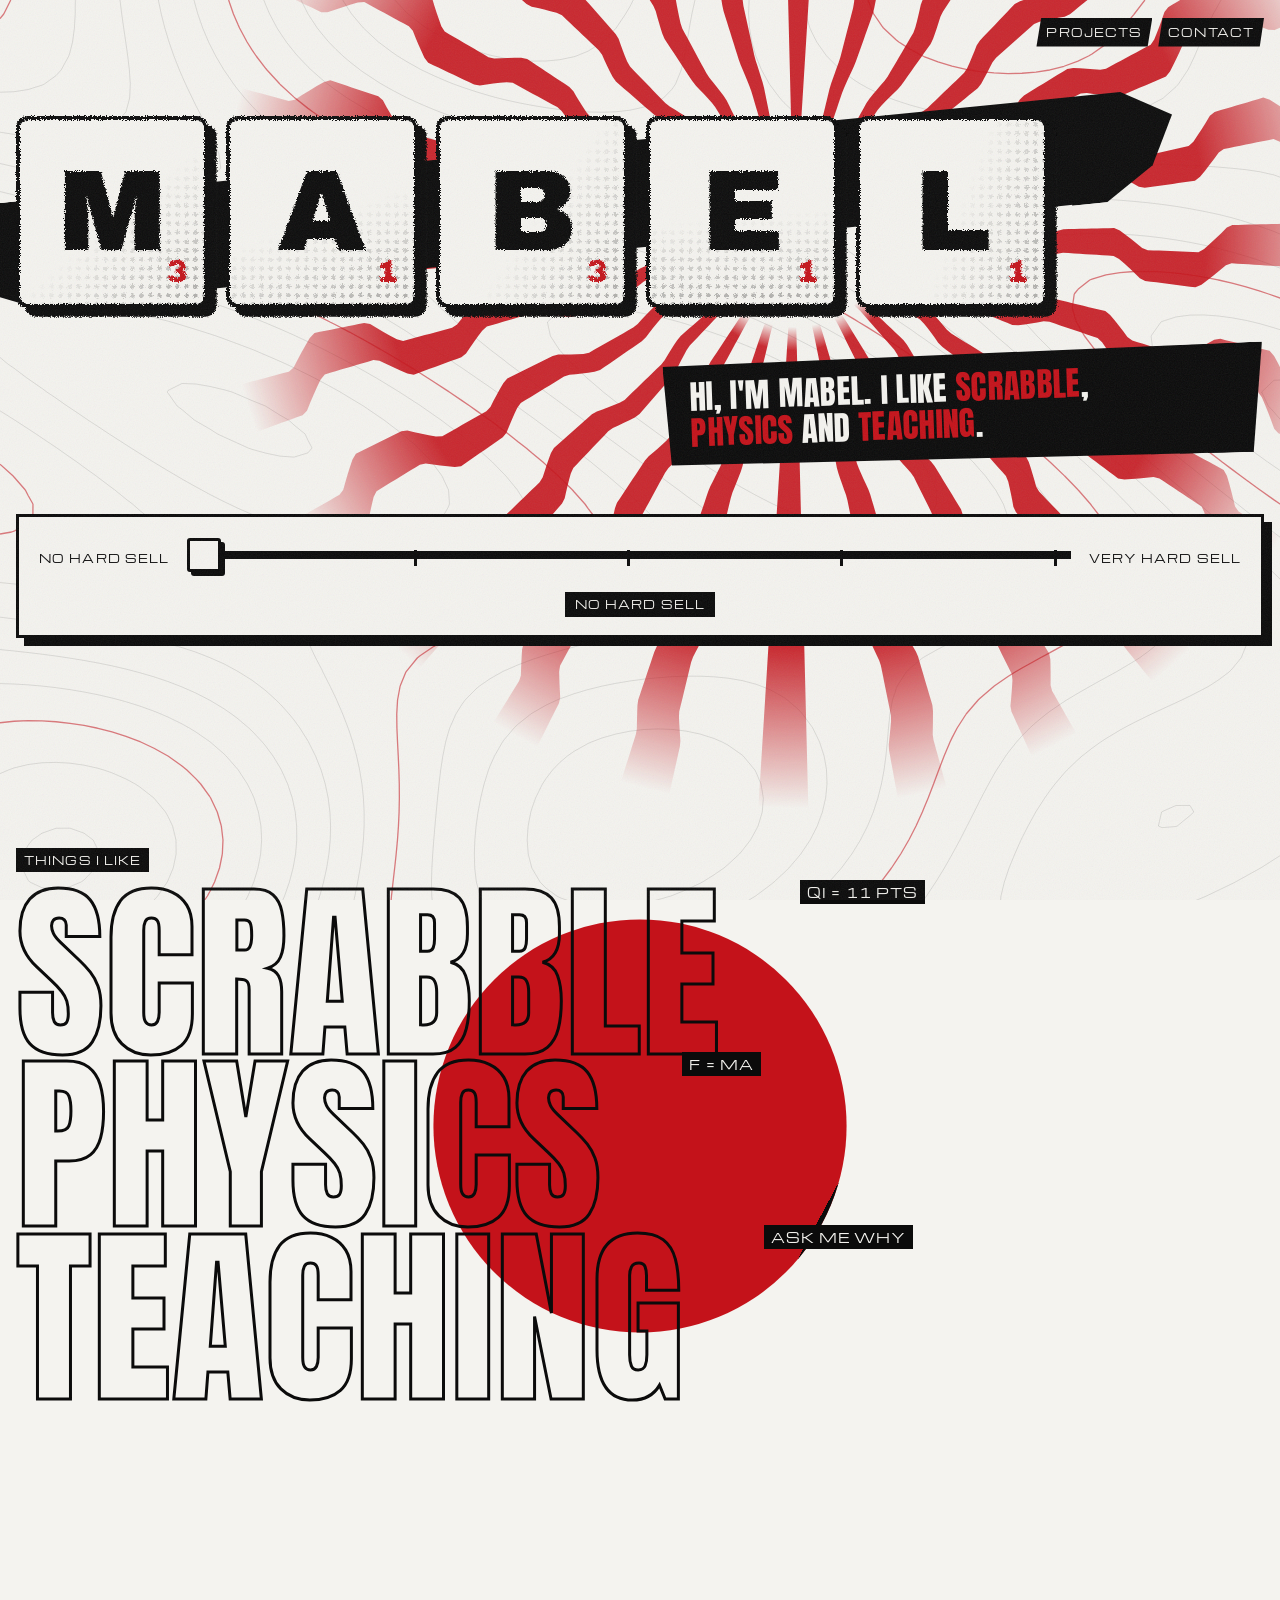
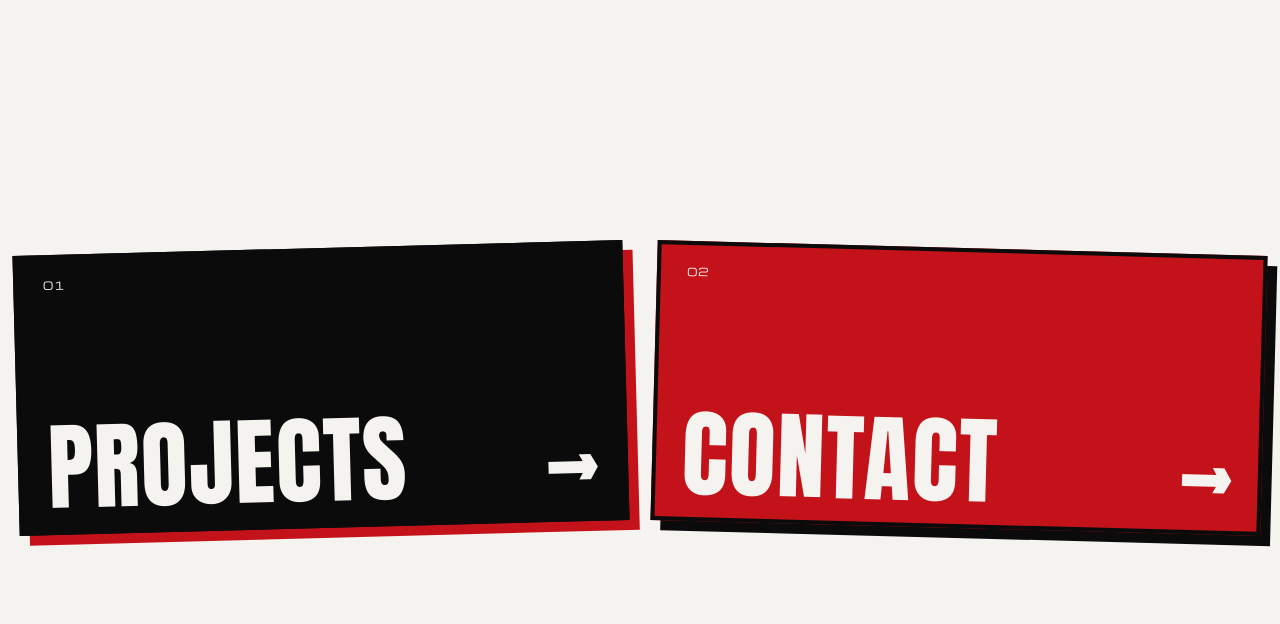
==== commit c3707428: "Cut front page lag: cheaper rays, cached tile filters, lighter grain Co-Authored-By: Claude Opus 5.5" ====
--- a/index.html
+++ b/index.html
@@ -38,7 +38,7 @@
     <canvas class="rays" id="rays" aria-hidden="true"></canvas>
     <div class="tile-head" data-word="mabel" tabindex="0">
       <h1 class="rack" aria-label="Mabel">
-        <span class="tile" aria-hidden="true">M<sub>3</sub></span><span class="tile" aria-hidden="true">A<sub>1</sub></span><span class="tile" aria-hidden="true">B<sub>3</sub></span><span class="tile" aria-hidden="true">E<sub>1</sub></span><span class="tile" aria-hidden="true">L<sub>1</sub></span>
+        <span class="slot"><span class="tile" aria-hidden="true">M<sub>3</sub></span></span><span class="slot"><span class="tile" aria-hidden="true">A<sub>1</sub></span></span><span class="slot"><span class="tile" aria-hidden="true">B<sub>3</sub></span></span><span class="slot"><span class="tile" aria-hidden="true">E<sub>1</sub></span></span><span class="slot"><span class="tile" aria-hidden="true">L<sub>1</sub></span></span>
       </h1>
     </div>
     <div class="intro">
--- a/style.css
+++ b/style.css
@@ -36,7 +36,7 @@
 /* Printed-paper grain over the whole page */
 body::after {
   content: ""; position: fixed; inset: 0; z-index: 4; pointer-events: none;
-  opacity: .1; mix-blend-mode: multiply;
+  opacity: .08;
   background-image: url("data:image/svg+xml,%3Csvg xmlns='http://www.w3.org/2000/svg' width='220' height='220'%3E%3Cfilter id='n'%3E%3CfeTurbulence type='fractalNoise' baseFrequency='.85' numOctaves='3' stitchTiles='stitch'/%3E%3C/filter%3E%3Crect width='100%25' height='100%25' filter='url(%23n)'/%3E%3C/svg%3E");
 }
 a { color: inherit; }
@@ -130,6 +130,9 @@
   position: absolute; z-index: -2; pointer-events: none;
   width: min(1300px, 170vw); aspect-ratio: 1; height: auto;
   left: 62%; top: 28%; transform: translate(-50%, -50%);
+  /* Fade in near the centre and out at the edge (done by the compositor, not per frame). */
+  --fade: radial-gradient(circle closest-side, transparent 14%, rgba(0,0,0,.9) 17.6%, rgba(0,0,0,.9) 63.4%, transparent 88%);
+  -webkit-mask-image: var(--fade); mask-image: var(--fade);
 }
 .hero::after {
   /* a thick brush-stroke slash across the name */
@@ -177,6 +180,10 @@
 /* Hero tiles: inked edges, and comic halftone shading that sits differently on each tile */
 .defs { position: absolute; width: 0; height: 0; overflow: hidden; }
 .rack .tile { filter: url(#grit); overflow: hidden; }
+/* Each hero tile moves inside its own slot, so the gritty filter is drawn once and then just slid around. */
+.rack .slot { display: block; flex: none; position: relative; will-change: transform; }
+.rack .slot.dragging { z-index: 3; }
+.rack .slot.dragging .tile { cursor: grabbing; }
 .rack .tile::before {
   content: ""; position: absolute; inset: 0; pointer-events: none;
   background-image: radial-gradient(circle, var(--ink) 0 34%, transparent 36%);
@@ -185,11 +192,11 @@
   mask: linear-gradient(var(--shade, 135deg), transparent 52%, #000 100%);
   opacity: .32;
 }
-.rack .tile:nth-child(1) { --shade: 140deg; }
-.rack .tile:nth-child(2) { --shade: 160deg; }
-.rack .tile:nth-child(3) { --shade: 125deg; }
-.rack .tile:nth-child(4) { --shade: 175deg; }
-.rack .tile:nth-child(5) { --shade: 110deg; }
+.rack .slot:nth-child(1) .tile { --shade: 140deg; }
+.rack .slot:nth-child(2) .tile { --shade: 160deg; animation-delay: .07s; }
+.rack .slot:nth-child(3) .tile { --shade: 125deg; animation-delay: .14s; }
+.rack .slot:nth-child(4) .tile { --shade: 175deg; animation-delay: .21s; }
+.rack .slot:nth-child(5) .tile { --shade: 110deg; animation-delay: .28s; }
 
 /* The pitch: a black propaganda banner */
 .intro {
